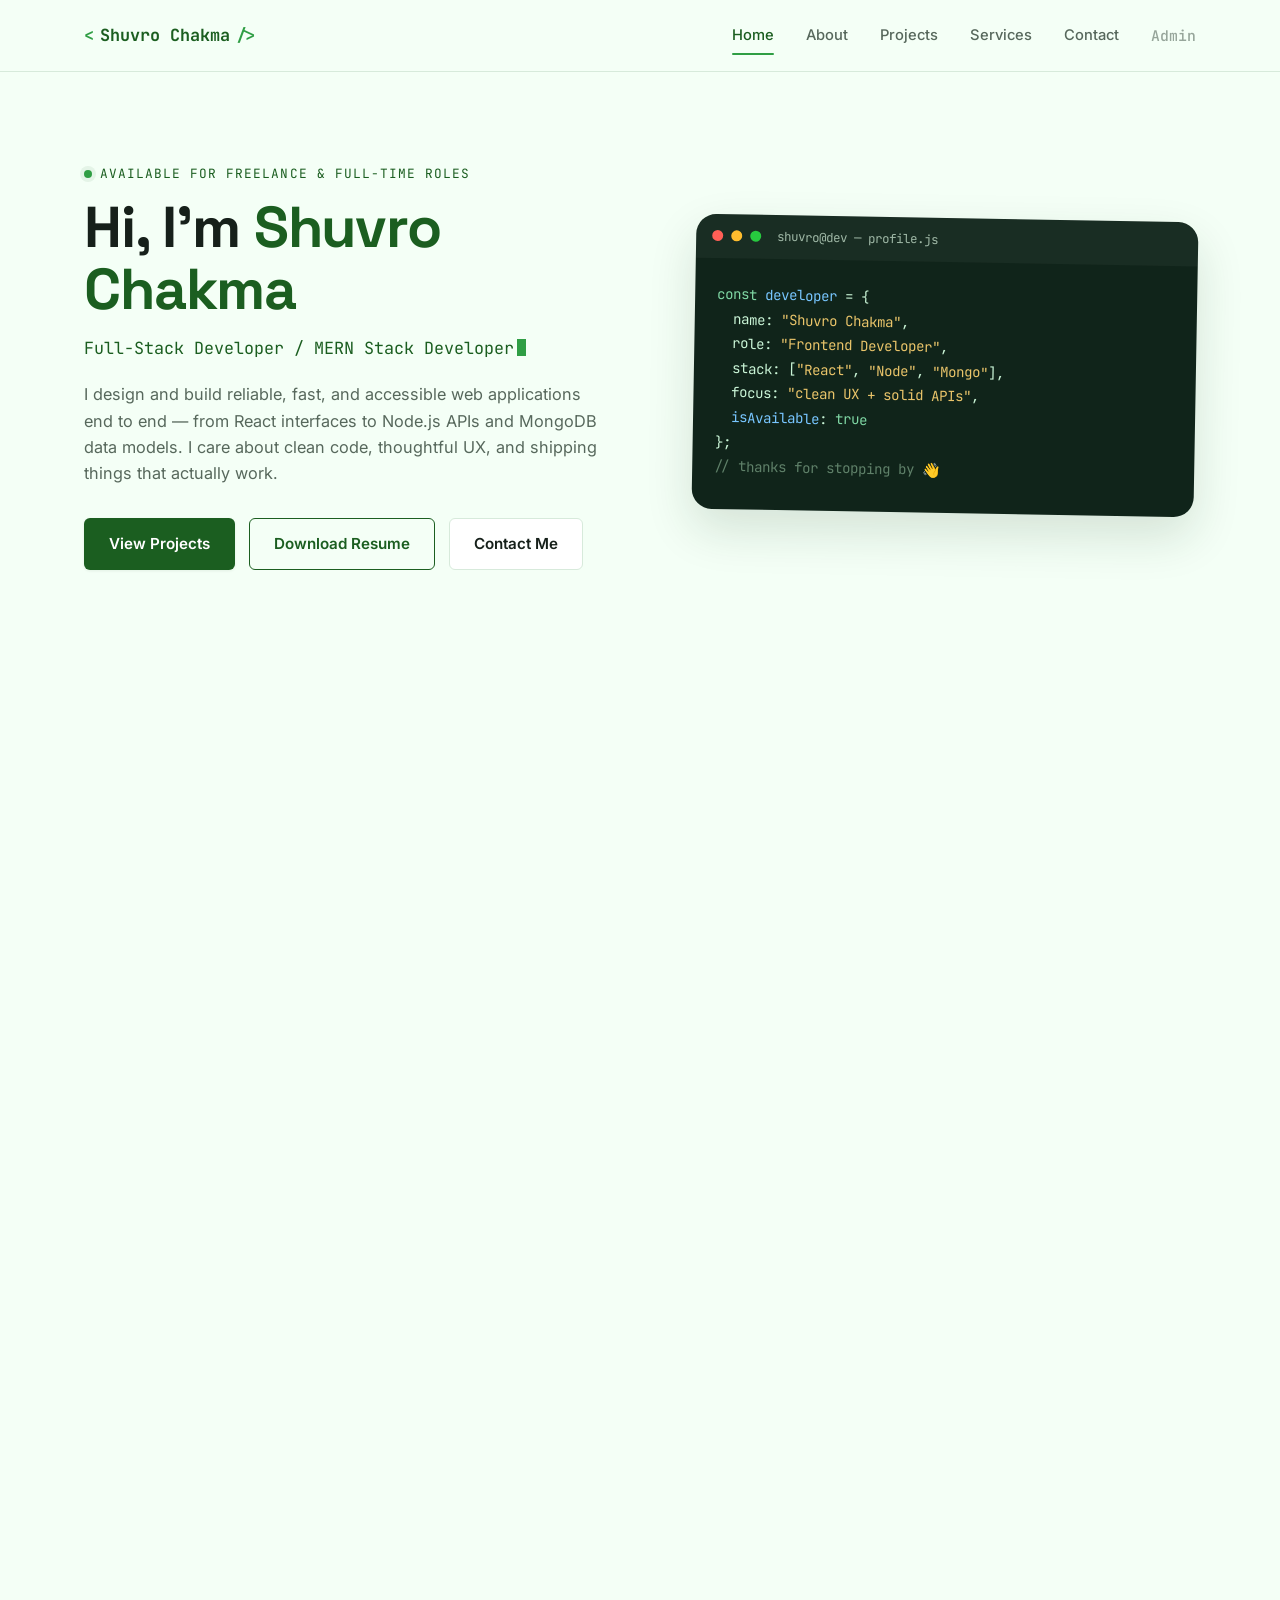
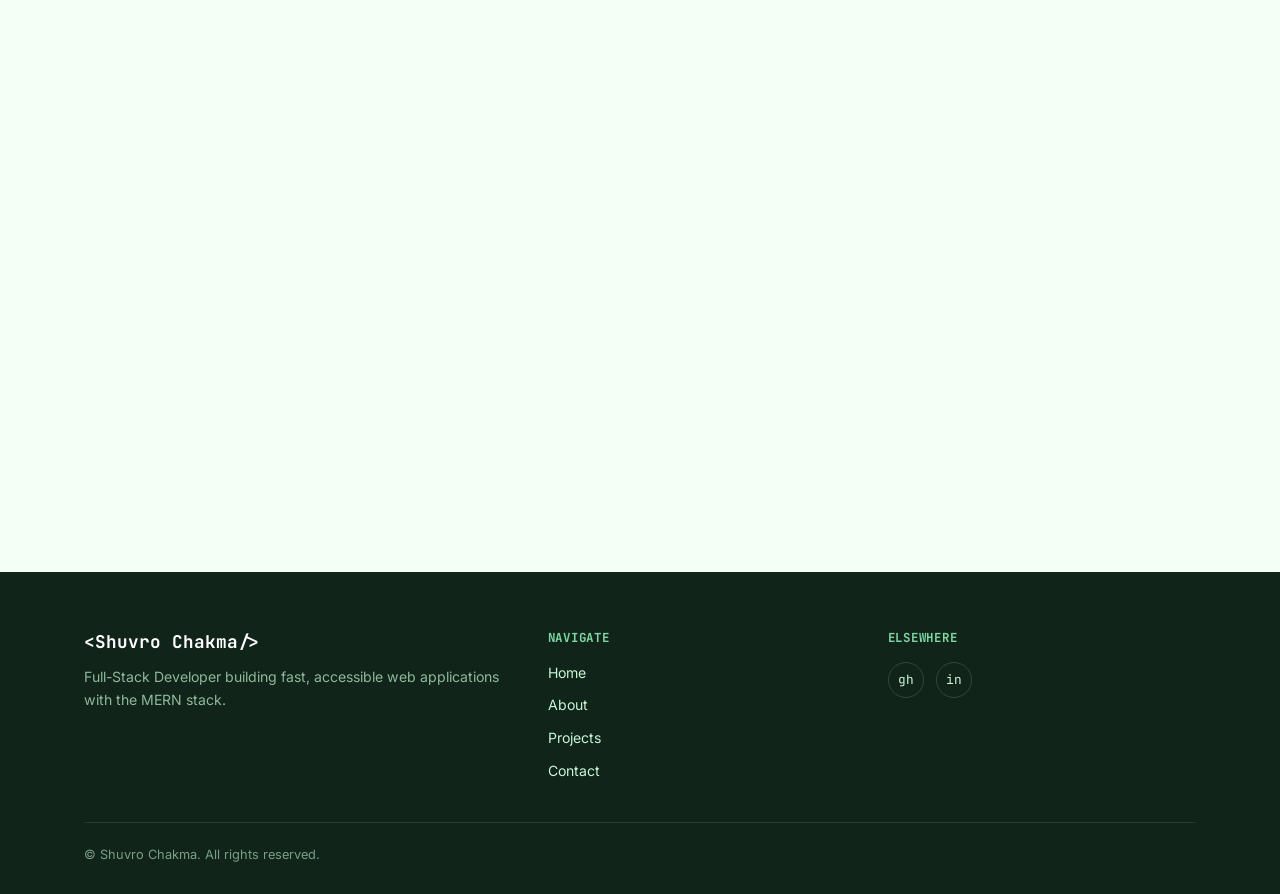
==== index.html @ e8c9e8a7 "complete portfolio" ====
<!DOCTYPE html>
<html lang="en">
<head>
<meta charset="UTF-8">
<meta name="viewport" content="width=device-width, initial-scale=1.0">
<title>Shuvro Chakma - Frontend Developer</title>
<meta name="description" content="Portfolio of Shuvro Chakma, a Full-Stack (MERN) Developer building fast, accessible web applications.">
<link rel="preconnect" href="https://fonts.googleapis.com">
<link href="https://fonts.googleapis.com/css2?family=Space+Grotesk:wght@500;600;700&family=Inter:wght@400;500;600&family=JetBrains+Mono:wght@400;500;700&display=swap" rel="stylesheet">
<link rel="stylesheet" href="css/style.css">
<link rel="stylesheet" href="css/responsive.css">
</head>
<body>

<!-- ===== Navbar ===== -->
<header class="navbar">
  <div class="container">
    <a href="index.html" class="brand"><span class="bracket">&lt;</span>Shuvro Chakma<span class="bracket">/&gt;</span></a>
    <nav class="nav-links" id="nav-links">
      <a href="index.html" aria-current="page">Home</a>
      <a href="about.html">About</a> 
      <a href="projects.html">Projects</a>
      <a href="index.html#services">Services</a> 
      <a href="index.html#contact">Contact</a>
      <a href="admin.html" class="admin-link">Admin</a>
    </nav>
    <button class="nav-toggle" aria-label="Toggle navigation menu" aria-expanded="false">
      <span></span><span></span><span></span>
    </button>
  </div>
</header>

<main>
  <!-- ===== Hero ===== -->
  <section class="hero">
    <div class="container">
      <div class="hero-copy">
        <p class="eyebrow">Available for freelance & full-time roles</p>
        <h1 class="hero-name">Hi, I'm <span class="accent-text">Shuvro Chakma</span></h1>
        <p class="hero-title">Full-Stack Developer / MERN Stack Developer<span class="cursor" aria-hidden="true"></span></p>
        <p class="hero-summary">I design and build reliable, fast, and accessible web applications end to end — from React interfaces to Node.js APIs and MongoDB data models. I care about clean code, thoughtful UX, and shipping things that actually work.</p>
        <div class="hero-cta">
          <a href="projects.html" class="btn btn-primary">View Projects</a>
          <a href="assets/resume.pdf" class="btn btn-outline" download>Download Resume</a>
          <a href="index.html#contact" class="btn btn-ghost">Contact Me</a>
        </div>
      </div>

      <div class="terminal" aria-hidden="true">
        <div class="terminal-bar">
          <span class="terminal-dot terminal-dot--r"></span>
          <span class="terminal-dot terminal-dot--y"></span>
          <span class="terminal-dot terminal-dot--g"></span>
          <span class="terminal-title">shuvro@dev — profile.js</span>
        </div>
        <div class="terminal-body">
<div class="line"><span class="tk-key">const</span> <span class="tk-fn">developer</span> <span class="tk-punc">=</span> <span class="tk-punc">{</span></div>
<div class="line">&nbsp;&nbsp;name<span class="tk-punc">:</span> <span class="tk-str">"Shuvro Chakma"</span><span class="tk-punc">,</span></div>
<div class="line">&nbsp;&nbsp;role<span class="tk-punc">:</span> <span class="tk-str">"Frontend Developer"</span><span class="tk-punc">,</span></div>
<div class="line">&nbsp;&nbsp;stack<span class="tk-punc">:</span> <span class="tk-punc">[</span><span class="tk-str">"React"</span><span class="tk-punc">,</span> <span class="tk-str">"Node"</span><span class="tk-punc">,</span> <span class="tk-str">"Mongo"</span><span class="tk-punc">]</span><span class="tk-punc">,</span></div>
<div class="line">&nbsp;&nbsp;focus<span class="tk-punc">:</span> <span class="tk-str">"clean UX + solid APIs"</span><span class="tk-punc">,</span></div>
<div class="line">&nbsp;&nbsp;<span class="tk-fn">isAvailable</span><span class="tk-punc">:</span> <span class="tk-key">true</span></div>
<div class="line"><span class="tk-punc">}</span><span class="tk-punc">;</span></div>
<div class="line tk-cmt">// thanks for stopping by 👋</div>
        </div>
      </div>
    </div>
  </section>

  <!-- ===== About preview ===== -->
  <section class="section section--alt reveal">
    <div class="container">
      <p class="eyebrow">About</p>
      <h2 class="section-title">A developer who enjoys the whole stack</h2>
      <p class="section-sub">I've spent the last few years building web applications from the database up — comfortable moving between a React component and an Express route in the same afternoon. <a href="about.html" style="color: var(--accent-dark); font-weight: 600; text-decoration: underline;">Read the full story →</a></p>
    </div>
  </section>

  <!-- ===== Skills ===== -->
  <section class="section reveal" id="skills">
    <div class="container">
      <p class="eyebrow">Skills</p>
      <h2 class="section-title">Tools I reach for daily</h2>
      <p class="section-sub">A categorized snapshot of the frontend, backend, and tooling I use to ship production-ready applications.</p>

      <h3 class="skills-category-label">Frontend</h3>
      <div class="skills-grid">
        <div class="skill-card"><div class="skill-card-top"><span class="skill-icon">H5</span><span class="skill-name">HTML5</span></div><div class="skill-bar-track"><div class="skill-bar-fill" style="width:95%"></div></div><div class="skill-level">95%</div></div>
        <div class="skill-card"><div class="skill-card-top"><span class="skill-icon">C3</span><span class="skill-name">CSS3</span></div><div class="skill-bar-track"><div class="skill-bar-fill" style="width:92%"></div></div><div class="skill-level">92%</div></div>
        <div class="skill-card"><div class="skill-card-top"><span class="skill-icon">JS</span><span class="skill-name">JavaScript (ES6+)</span></div><div class="skill-bar-track"><div class="skill-bar-fill" style="width:90%"></div></div><div class="skill-level">90%</div></div>
        <div class="skill-card"><div class="skill-card-top"><span class="skill-icon">R</span><span class="skill-name">React.js</span></div><div class="skill-bar-track"><div class="skill-bar-fill" style="width:88%"></div></div><div class="skill-level">88%</div></div>
        <div class="skill-card"><div class="skill-card-top"><span class="skill-icon">TW</span><span class="skill-name">Tailwind CSS</span></div><div class="skill-bar-track"><div class="skill-bar-fill" style="width:85%"></div></div><div class="skill-level">85%</div></div>
        <div class="skill-card"><div class="skill-card-top"><span class="skill-icon">BS</span><span class="skill-name">Bootstrap</span></div><div class="skill-bar-track"><div class="skill-bar-fill" style="width:80%"></div></div><div class="skill-level">80%</div></div>
        <div class="skill-card"><div class="skill-card-top"><span class="skill-icon">RD</span><span class="skill-name">Responsive Design</span></div><div class="skill-bar-track"><div class="skill-bar-fill" style="width:93%"></div></div><div class="skill-level">93%</div></div>
        <div class="skill-card"><div class="skill-card-top"><span class="skill-icon">TS</span><span class="skill-name">TypeScript (basics)</span></div><div class="skill-bar-track"><div class="skill-bar-fill" style="width:65%"></div></div><div class="skill-level">65%</div></div>
      </div>

      <h3 class="skills-category-label">Backend</h3>
      <div class="skills-grid">
        <div class="skill-card"><div class="skill-card-top"><span class="skill-icon">N</span><span class="skill-name">Node.js</span></div><div class="skill-bar-track"><div class="skill-bar-fill" style="width:88%"></div></div><div class="skill-level">88%</div></div>
        <div class="skill-card"><div class="skill-card-top"><span class="skill-icon">Ex</span><span class="skill-name">Express.js</span></div><div class="skill-bar-track"><div class="skill-bar-fill" style="width:87%"></div></div><div class="skill-level">87%</div></div>
        <div class="skill-card"><div class="skill-card-top"><span class="skill-icon">API</span><span class="skill-name">REST APIs</span></div><div class="skill-bar-track"><div class="skill-bar-fill" style="width:90%"></div></div><div class="skill-level">90%</div></div>
        <div class="skill-card"><div class="skill-card-top"><span class="skill-icon">JWT</span><span class="skill-name">JWT Authentication</span></div><div class="skill-bar-track"><div class="skill-bar-fill" style="width:82%"></div></div><div class="skill-level">82%</div></div>
        <div class="skill-card"><div class="skill-card-top"><span class="skill-icon">Mo</span><span class="skill-name">MongoDB</span></div><div class="skill-bar-track"><div class="skill-bar-fill" style="width:85%"></div></div><div class="skill-level">85%</div></div>
        <div class="skill-card"><div class="skill-card-top"><span class="skill-icon">Ms</span><span class="skill-name">Mongoose</span></div><div class="skill-bar-track"><div class="skill-bar-fill" style="width:83%"></div></div><div class="skill-level">83%</div></div>
        <div class="skill-card"><div class="skill-card-top"><span class="skill-icon">FU</span><span class="skill-name">File Upload Systems</span></div><div class="skill-bar-track"><div class="skill-bar-fill" style="width:75%"></div></div><div class="skill-level">75%</div></div>
        <div class="skill-card"><div class="skill-card-top"><span class="skill-icon">MVC</span><span class="skill-name">MVC Architecture</span></div><div class="skill-bar-track"><div class="skill-bar-fill" style="width:86%"></div></div><div class="skill-level">86%</div></div>
      </div>

      <h3 class="skills-category-label">Tools & Technologies</h3>
      <div class="skills-grid">
        <div class="skill-card"><div class="skill-card-top"><span class="skill-icon">Git</span><span class="skill-name">Git</span></div><div class="skill-bar-track"><div class="skill-bar-fill" style="width:90%"></div></div><div class="skill-level">90%</div></div>
        <div class="skill-card"><div class="skill-card-top"><span class="skill-icon">GH</span><span class="skill-name">GitHub</span></div><div class="skill-bar-track"><div class="skill-bar-fill" style="width:90%"></div></div><div class="skill-level">90%</div></div>
        <div class="skill-card"><div class="skill-card-top"><span class="skill-icon">Pm</span><span class="skill-name">Postman</span></div><div class="skill-bar-track"><div class="skill-bar-fill" style="width:85%"></div></div><div class="skill-level">85%</div></div>
        <div class="skill-card"><div class="skill-card-top"><span class="skill-icon">VS</span><span class="skill-name">VS Code</span></div><div class="skill-bar-track"><div class="skill-bar-fill" style="width:95%"></div></div><div class="skill-level">95%</div></div>
        <div class="skill-card"><div class="skill-card-top"><span class="skill-icon">npm</span><span class="skill-name">npm</span></div><div class="skill-bar-track"><div class="skill-bar-fill" style="width:88%"></div></div><div class="skill-level">88%</div></div>
        <div class="skill-card"><div class="skill-card-top"><span class="skill-icon">Vt</span><span class="skill-name">Vite</span></div><div class="skill-bar-track"><div class="skill-bar-fill" style="width:80%"></div></div><div class="skill-level">80%</div></div>
        <div class="skill-card"><div class="skill-card-top"><span class="skill-icon">Fg</span><span class="skill-name">Figma</span></div><div class="skill-bar-track"><div class="skill-bar-fill" style="width:70%"></div></div><div class="skill-level">70%</div></div>
        <div class="skill-card"><div class="skill-card-top"><span class="skill-icon">Wp</span><span class="skill-name">WordPress</span></div><div class="skill-bar-track"><div class="skill-bar-fill" style="width:72%"></div></div><div class="skill-level">72%</div></div>
        <div class="skill-card"><div class="skill-card-top"><span class="skill-icon">El</span><span class="skill-name">Elementor</span></div><div class="skill-bar-track"><div class="skill-bar-fill" style="width:68%"></div></div><div class="skill-level">68%</div></div>
      </div>
    </div>
  </section>

  <!-- ===== Featured Projects ===== -->
  <section class="section section--alt reveal">
    <div class="container">
      <p class="eyebrow">Selected work</p>
      <h2 class="section-title">Featured projects</h2>
      <p class="section-sub">A few recent builds. Head to the full projects page to filter by category and see complete case studies.</p>
      <div class="projects-grid" data-featured-grid></div>
      <div style="margin-top: 32px; text-align:center;">
        <a href="projects.html" class="btn btn-outline">See all projects</a>
      </div>
    </div>
  </section>

  <!-- ===== Services ===== -->
  <section class="section reveal" id="services">
    <div class="container">
      <p class="eyebrow">Services</p>
      <h2 class="section-title">What I can help you build</h2>
      <p class="section-sub">From a single landing page to a full application with an authenticated backend.</p>
      <div class="services-grid">
        <div class="service-card"><div class="service-icon">FE</div><h3>Frontend Development</h3><p>Responsive, accessible interfaces built with modern HTML, CSS, and React.</p></div>
        <div class="service-card"><div class="service-icon">BE</div><h3>Backend Development</h3><p>Node.js and Express APIs with clean architecture and solid validation.</p></div>
        <div class="service-card"><div class="service-icon">FS</div><h3>Full-Stack Web Apps</h3><p>End-to-end applications from database schema to deployed UI.</p></div>
        <div class="service-card"><div class="service-icon">WP</div><h3>WordPress Development</h3><p>Custom themes and Elementor builds for content-driven sites.</p></div>
        <div class="service-card"><div class="service-icon">API</div><h3>API Integration</h3><p>Connecting third-party services and REST APIs into your product.</p></div>
        <div class="service-card"><div class="service-icon">RD</div><h3>Responsive Website Design</h3><p>Pixel-considered layouts that hold up from mobile to widescreen.</p></div>
      </div>
    </div>
  </section>

  <!-- ===== Testimonials ===== -->
  <section class="section section--alt reveal">
    <div class="container">
      <p class="eyebrow">Testimonials</p>
      <h2 class="section-title">What people say</h2>
      <p class="section-sub">Feedback from clients I've worked with.</p>
      <div class="testimonials-grid">
        <div class="testimonial-card">
          <p class="testimonial-quote">Shuvro built our jewelry storefront and admin dashboard exactly the way we needed it — smooth to use for customers and simple for our team to manage day to day.</p>
          <div class="testimonial-person"><span class="testimonial-avatar">SI</span><div><div class="testimonial-name">Md. Shawkot Iqbal</div><div class="testimonial-role">Founder, Nazumeah Jewellers</div></div></div>
        </div>
        <div class="testimonial-card">
          <p class="testimonial-quote">The landing page Shuvro delivered captured exactly what we wanted to say about our business, and it looks great on every device.</p>
          <div class="testimonial-person"><span class="testimonial-avatar">TR</span><div><div class="testimonial-name">Md. Tanvir Rubayet</div><div class="testimonial-role">Strategy Incharge, Core Dhaka</div></div></div>
        </div>
        <div class="testimonial-card">
          <p class="testimonial-quote">Professional, responsive, and easy to work with — our new landing page has made a real difference in how prospects see our brand.</p>
          <div class="testimonial-person"><span class="testimonial-avatar">NT</span><div><div class="testimonial-name">Founder</div><div class="testimonial-role">Northstar Trading BD</div></div></div>
        </div>
      </div>
    </div>
  </section>

  <!-- ===== Contact ===== -->
  <section class="section reveal" id="contact">
    <div class="container">
      <p class="eyebrow">Contact</p>
      <h2 class="section-title">Let's build something together</h2>
      <p class="section-sub">Have a project in mind, or just want to say hello? Reach out below.</p>

      <div class="contact-grid">
        <div>
          <div class="contact-info-list">
            <div class="contact-info-item"><span class="contact-info-icon">@</span><div><div class="contact-info-label">Email</div><div class="contact-info-value">shubrachakma101@gmail.com</div></div></div>
            <div class="contact-info-item"><span class="contact-info-icon">#</span><div><div class="contact-info-label">Phone</div><div class="contact-info-value">+880 1794213557</div></div></div>
            <div class="contact-info-item"><span class="contact-info-icon">in</span><div><div class="contact-info-label">LinkedIn</div><div class="contact-info-value">linkedin.com/in/shuvro-chakma-394086244</div></div></div>
            <div class="contact-info-item"><span class="contact-info-icon">gh</span><div><div class="contact-info-label">GitHub</div><div class="contact-info-value">github.com/ShuvroChakma</div></div></div>
            <div class="contact-info-item"><span class="contact-info-icon">loc</span><div><div class="contact-info-label">Location</div><div class="contact-info-value">Dhaka, Bangladesh</div></div></div>
          </div>
        </div>

       
        <form class="contact-form" id="contact-form" action="https://formspree.io/f/xvzjvzrp" method="POST" novalidate>
          <div class="form-success" id="contact-success"></div>
          <div class="form-row">
            <label for="name">Name</label>
            <input type="text" id="name" name="name" placeholder="Your name">
            <span class="form-error" data-error-for="name"></span>
          </div>
          <div class="form-row">
            <label for="email">Email</label>
            <input type="email" id="email" name="email" placeholder="you@example.com">
            <span class="form-error" data-error-for="email"></span>
          </div>
          <div class="form-row">
            <label for="message">Message</label>
            <textarea id="message" name="message" placeholder="Tell me a bit about your project..."></textarea>
            <span class="form-error" data-error-for="message"></span>
          </div>
          <button type="submit" class="btn btn-primary">Send Message</button>
        </form>
      </div>
    </div>
  </section>
</main>

<!-- ===== Footer ===== -->
<footer class="footer">
  <div class="container">
    <div class="footer-grid">
      <div>
        <div class="footer-brand">&lt;Shuvro Chakma/&gt;</div>
        <p>Full-Stack Developer building fast, accessible web applications with the MERN stack.</p>
      </div>
      <div>
        <h4>Navigate</h4>
        <div class="footer-links">
          <a href="index.html">Home</a>
          <a href="about.html">About</a>
          <a href="projects.html">Projects</a>
          <a href="index.html#contact">Contact</a>
        </div>
      </div>
      <div>
        <h4>Elsewhere</h4>
        <div class="footer-social">
          <a href="https://github.com/ShuvroChakma" aria-label="GitHub">gh</a>
          <a href="https://www.linkedin.com/in/shuvro-chakma-394086244" aria-label="LinkedIn">in</a>
        </div>
      </div>
    </div>
    <div class="footer-bottom">
      <span>© <span data-year></span> Shuvro Chakma. All rights reserved.</span>
    </div>
  </div>
</footer>

<button class="back-to-top" aria-label="Back to top">↑</button>

<!-- Project detail modal (shared markup, used by projects.js) -->
<div class="modal-overlay" id="project-modal" aria-hidden="true">
  <div class="modal">
    <div class="modal-wrap">
      <button class="modal-close" data-modal-close aria-label="Close">×</button>
      <div class="modal-banner" data-modal-banner></div>
      <div class="modal-body">
        <span class="project-tag" data-modal-tag></span>
        <h3 class="project-title" style="margin-top:10px;" data-modal-title></h3>
        <p class="project-summary" data-modal-desc></p>
        <div class="project-tech" data-modal-tech></div>
        <div class="modal-section"><h4>Key features</h4><ul data-modal-features></ul></div>
        <div class="modal-section"><h4>Challenges</h4><p data-modal-challenges></p></div>
        <div class="modal-section"><h4>Solutions</h4><p data-modal-solutions></p></div>
        <div class="project-actions" style="margin-top:22px;">
          <a class="btn btn-outline" data-modal-live target="_blank" rel="noopener">Live Demo</a>
          <a class="btn btn-ghost" data-modal-repo target="_blank" rel="noopener">GitHub Repo</a>
        </div>
      </div>
    </div>
  </div>
</div>

<script src="js/projects.js"></script>
<script src="js/app.js"></script>
</body>
</html>
---- css/style.css ----
/* ============================================
   PORTFOLIO STYLESHEET
   Theme: Developer / Terminal-inspired, green & white
   ============================================ */

/* ---- Design tokens ---- */
:root {
  --bg: #F4FFF6;
  --bg-alt: #E8F5E9;
  --surface: #FFFFFF;
  --border: #D7EADB;
  --text: #16201A;
  --text-muted: #57685C;
  --accent: #2F9E44;
  --accent-dark: #1B5E20;
  --accent-light: #E4F4E7;
  --accent-soft: #CFEAD6;
  --code-bg: #10241A;
  --code-text: #C9F4D6;
  --radius-sm: 6px;
  --radius-md: 12px;
  --radius-lg: 20px;
  --shadow-sm: 0 1px 3px rgba(20, 60, 30, 0.08);
  --shadow-md: 0 8px 24px rgba(20, 60, 30, 0.10);
  --shadow-lg: 0 20px 48px rgba(20, 60, 30, 0.14);
  --font-display: 'Space Grotesk', 'Segoe UI', sans-serif;
  --font-body: 'Inter', 'Segoe UI', sans-serif;
  --font-mono: 'JetBrains Mono', 'Courier New', monospace;
  --max-width: 1160px;
  --nav-height: 72px;
}

/* ---- Reset ---- */
* { margin: 0; padding: 0; box-sizing: border-box; }

html {
  scroll-behavior: smooth;
  font-size: 100%;
}

@media (prefers-reduced-motion: reduce) {
  html { scroll-behavior: auto; }
  *, *::before, *::after {
    animation-duration: 0.01ms !important;
    animation-iteration-count: 1 !important;
    transition-duration: 0.01ms !important;
  }
}

body {
  font-family: var(--font-body);
  color: var(--text);
  background: var(--bg);
  line-height: 1.6;
  -webkit-font-smoothing: antialiased;
}

img { max-width: 100%; display: block; }
a { color: inherit; text-decoration: none; }
ul { list-style: none; }
button { font-family: inherit; cursor: pointer; }
input, textarea, select { font-family: inherit; }

:focus-visible {
  outline: 2px solid var(--accent-dark);
  outline-offset: 3px;
}

.container {
  max-width: var(--max-width);
  margin: 0 auto;
  padding: 0 24px;
}

.eyebrow {
  font-family: var(--font-mono);
  font-size: 0.8rem;
  letter-spacing: 0.08em;
  text-transform: uppercase;
  color: var(--accent-dark);
  display: inline-flex;
  align-items: center;
  gap: 8px;
  margin-bottom: 12px;
}
.eyebrow::before {
  content: "";
  width: 8px;
  height: 8px;
  border-radius: 50%;
  background: var(--accent);
  box-shadow: 0 0 0 4px var(--accent-light);
}

.section-title {
  font-family: var(--font-display);
  font-size: clamp(1.8rem, 3vw, 2.4rem);
  font-weight: 600;
  letter-spacing: -0.01em;
  margin-bottom: 12px;
}

.section-sub {
  color: var(--text-muted);
  max-width: 60ch;
  margin-bottom: 40px;
}

.section {
  padding: 96px 0;
}
.section--alt { background: var(--bg-alt); }

/* ---- Buttons ---- */
.btn {
  display: inline-flex;
  align-items: center;
  gap: 8px;
  padding: 13px 24px;
  border-radius: var(--radius-sm);
  font-weight: 600;
  font-size: 0.95rem;
  border: 1px solid transparent;
  transition: transform 0.15s ease, box-shadow 0.15s ease, background 0.15s ease;
}
.btn:hover { transform: translateY(-2px); }
.btn-primary {
  background: var(--accent-dark);
  color: #fff;
  box-shadow: var(--shadow-sm);
}
.btn-primary:hover { background: #164a1a; box-shadow: var(--shadow-md); }
.btn-outline {
  background: transparent;
  color: var(--accent-dark);
  border-color: var(--accent-dark);
}
.btn-outline:hover { background: var(--accent-light); }
.btn-ghost {
  background: var(--surface);
  color: var(--text);
  border-color: var(--border);
}
.btn-ghost:hover { border-color: var(--accent); color: var(--accent-dark); }
.btn-sm { padding: 8px 14px; font-size: 0.82rem; }
.btn-danger { background: #C0392B; color: #fff; }
.btn-danger:hover { background: #a5301f; }

/* ---- Navbar ---- */
.navbar {
  position: sticky;
  top: 0;
  z-index: 100;
  height: var(--nav-height);
  display: flex;
  align-items: center;
  background: rgba(244, 255, 246, 0.85);
  backdrop-filter: blur(10px);
  border-bottom: 1px solid var(--border);
}
.navbar .container {
  display: flex;
  align-items: center;
  justify-content: space-between;
  width: 100%;
}
.brand {
  font-family: var(--font-mono);
  font-weight: 700;
  font-size: 1.05rem;
  color: var(--accent-dark);
  display: flex;
  align-items: center;
  gap: 6px;
}
.brand .bracket { color: var(--accent); }

.nav-links {
  display: flex;
  gap: 32px;
  align-items: center;
}
.nav-links a {
  font-size: 0.92rem;
  font-weight: 500;
  color: var(--text-muted);
  position: relative;
  padding: 4px 0;
  transition: color 0.15s ease;
}
.nav-links a:hover,
.nav-links a[aria-current="page"] { color: var(--accent-dark); }
.nav-links a[aria-current="page"]::after {
  content: "";
  position: absolute;
  left: 0; right: 0; bottom: -4px;
  height: 2px;
  background: var(--accent);
  border-radius: 2px;
}

.nav-toggle {
  display: none;
  flex-direction: column;
  gap: 5px;
  background: none;
  border: none;
  padding: 8px;
}
.nav-toggle span {
  width: 22px;
  height: 2px;
  background: var(--text);
  border-radius: 2px;
}

/* ---- Hero ---- */
.hero {
  padding: 88px 0 96px;
  overflow: hidden;
}
.hero .container {
  display: grid;
  grid-template-columns: 1.05fr 0.95fr;
  gap: 56px;
  align-items: center;
}
.hero-name {
  font-family: var(--font-display);
  font-size: clamp(2.4rem, 5vw, 3.6rem);
  font-weight: 700;
  line-height: 1.08;
  letter-spacing: -0.02em;
  margin-bottom: 14px;
}
.hero-name .accent-text { color: var(--accent-dark); }
.hero-title {
  font-family: var(--font-mono);
  font-size: 1.05rem;
  color: var(--accent-dark);
  margin-bottom: 20px;
}
.hero-title .cursor {
  display: inline-block;
  width: 9px;
  height: 1.05em;
  background: var(--accent);
  margin-left: 3px;
  animation: blink 1s steps(1) infinite;
  vertical-align: -0.15em;
}
@keyframes blink { 50% { opacity: 0; } }

.hero-summary {
  color: var(--text-muted);
  max-width: 52ch;
  margin-bottom: 32px;
  font-size: 1.02rem;
}
.hero-cta {
  display: flex;
  flex-wrap: wrap;
  gap: 14px;
}

/* Terminal signature panel */
.terminal {
  background: var(--code-bg);
  border-radius: var(--radius-lg);
  box-shadow: var(--shadow-lg);
  overflow: hidden;
  transform: rotate(1deg);
  transition: transform 0.4s ease;
}
.terminal:hover { transform: rotate(0deg); }
.terminal-bar {
  display: flex;
  align-items: center;
  gap: 8px;
  padding: 12px 16px;
  background: rgba(255,255,255,0.04);
}
.terminal-dot {
  width: 11px; height: 11px; border-radius: 50%;
}
.terminal-dot--r { background: #FF5F56; }
.terminal-dot--y { background: #FFBD2E; }
.terminal-dot--g { background: #27C93F; }
.terminal-title {
  margin-left: 8px;
  font-family: var(--font-mono);
  font-size: 0.78rem;
  color: #9FB8A6;
}
.terminal-body {
  padding: 24px 22px 30px;
  font-family: var(--font-mono);
  font-size: 0.88rem;
  line-height: 1.75;
  color: var(--code-text);
}
.terminal-body .line { white-space: pre-wrap; }
.tk-key { color: #7FD7A4; }
.tk-str { color: #E9C46A; }
.tk-fn { color: #78C6FF; }
.tk-cmt { color: #5F8069; }
.tk-punc { color: #C9F4D6; }

/* ---- About ---- */
.about-grid {
  display: grid;
  grid-template-columns: 300px 1fr;
  gap: 56px;
  align-items: start;
}
.photo-frame {
  position: relative;
  width: 100%;
  aspect-ratio: 1 / 1;
  border-radius: var(--radius-lg);
  overflow: hidden;
  background: var(--accent-light);
  border: 1px solid var(--border);
  box-shadow: var(--shadow-md);
}
.photo-frame img {
  width: 100%; height: 100%; object-fit: cover;
}
.photo-frame .photo-placeholder {
  width: 100%; height: 100%;
  display: flex; align-items: center; justify-content: center;
  flex-direction: column;
  gap: 10px;
  color: var(--accent-dark);
  font-family: var(--font-mono);
  font-size: 0.85rem;
  text-align: center;
  padding: 20px;
}

.about-block { margin-bottom: 36px; }
.about-block:last-child { margin-bottom: 0; }
.about-block h3 {
  font-family: var(--font-display);
  font-size: 1.25rem;
  margin-bottom: 14px;
}
.about-block p { color: var(--text-muted); margin-bottom: 10px; }

.timeline {
  border-left: 2px solid var(--accent-soft);
  padding-left: 24px;
  display: flex;
  flex-direction: column;
  gap: 26px;
}
.timeline-item { position: relative; }
.timeline-item::before {
  content: "";
  position: absolute;
  left: -30px;
  top: 4px;
  width: 12px; height: 12px;
  border-radius: 50%;
  background: var(--accent);
  border: 3px solid var(--bg);
  box-shadow: 0 0 0 2px var(--accent-soft);
}
.timeline-date {
  font-family: var(--font-mono);
  font-size: 0.78rem;
  color: var(--accent-dark);
}
.timeline-role { font-weight: 600; margin: 2px 0 4px; }
.timeline-org { color: var(--text-muted); font-size: 0.92rem; margin-bottom: 6px; }
.timeline-item ul { margin-top: 6px; padding-left: 18px; list-style: disc; color: var(--text-muted); font-size: 0.92rem; }
.timeline-item li { margin-bottom: 4px; }

.strengths-grid {
  display: grid;
  grid-template-columns: repeat(auto-fit, minmax(160px, 1fr));
  gap: 14px;
}
.strength-card {
  background: var(--surface);
  border: 1px solid var(--border);
  border-radius: var(--radius-md);
  padding: 18px;
}
.strength-card h4 { font-size: 0.95rem; margin-bottom: 6px; }
.strength-card p { font-size: 0.85rem; margin: 0; }

/* ---- Skills ---- */
.skills-tabs {
  display: flex;
  gap: 10px;
  margin-bottom: 32px;
  flex-wrap: wrap;
}
.skills-grid {
  display: grid;
  grid-template-columns: repeat(auto-fill, minmax(230px, 1fr));
  gap: 18px;
}
.skill-card {
  background: var(--surface);
  border: 1px solid var(--border);
  border-radius: var(--radius-md);
  padding: 18px 20px;
  transition: transform 0.15s ease, box-shadow 0.15s ease, border-color 0.15s ease;
}
.skill-card:hover {
  transform: translateY(-3px);
  box-shadow: var(--shadow-md);
  border-color: var(--accent-soft);
}
.skill-card-top {
  display: flex;
  align-items: center;
  gap: 12px;
  margin-bottom: 12px;
}
.skill-icon {
  width: 36px; height: 36px;
  border-radius: 8px;
  background: var(--accent-light);
  display: flex; align-items: center; justify-content: center;
  font-family: var(--font-mono);
  font-weight: 700;
  color: var(--accent-dark);
  font-size: 0.85rem;
  flex-shrink: 0;
}
.skill-name { font-weight: 600; font-size: 0.95rem; }
.skill-bar-track {
  height: 6px;
  border-radius: 4px;
  background: var(--accent-light);
  overflow: hidden;
}
.skill-bar-fill {
  height: 100%;
  background: linear-gradient(90deg, var(--accent), var(--accent-dark));
  border-radius: 4px;
}
.skill-level {
  font-family: var(--font-mono);
  font-size: 0.72rem;
  color: var(--text-muted);
  margin-top: 6px;
  text-align: right;
}
.skills-category-label {
  font-family: var(--font-mono);
  font-size: 0.85rem;
  color: var(--accent-dark);
  margin: 40px 0 16px;
  text-transform: uppercase;
  letter-spacing: 0.06em;
}
.skills-category-label:first-of-type { margin-top: 0; }

/* ---- Projects ---- */
.filter-bar {
  display: flex;
  gap: 10px;
  flex-wrap: wrap;
  margin-bottom: 36px;
}
.filter-btn {
  background: var(--surface);
  border: 1px solid var(--border);
  border-radius: 999px;
  padding: 9px 18px;
  font-size: 0.85rem;
  font-weight: 500;
  color: var(--text-muted);
  transition: all 0.15s ease;
}
.filter-btn:hover { border-color: var(--accent); color: var(--accent-dark); }
.filter-btn.active {
  background: var(--accent-dark);
  color: #fff;
  border-color: var(--accent-dark);
}

.projects-grid {
  display: grid;
  grid-template-columns: repeat(auto-fill, minmax(320px, 1fr));
  gap: 26px;
}
.project-card {
  background: var(--surface);
  border: 1px solid var(--border);
  border-radius: var(--radius-md);
  overflow: hidden;
  display: flex;
  flex-direction: column;
  transition: transform 0.18s ease, box-shadow 0.18s ease;
}
.project-card:hover {
  transform: translateY(-4px);
  box-shadow: var(--shadow-lg);
}
.project-banner {
  width: 100%;
  aspect-ratio: 16/10;
  background: var(--accent-light);
  display: flex; align-items: center; justify-content: center;
  color: var(--accent-dark);
  font-family: var(--font-mono);
  font-size: 0.8rem;
  overflow: hidden;
}
.project-banner img { width: 100%; height: 100%; object-fit: cover; }
.project-body { padding: 20px; display: flex; flex-direction: column; gap: 10px; flex: 1; }
.project-tag {
  align-self: flex-start;
  font-family: var(--font-mono);
  font-size: 0.7rem;
  text-transform: uppercase;
  letter-spacing: 0.05em;
  padding: 4px 10px;
  border-radius: 999px;
  background: var(--accent-light);
  color: var(--accent-dark);
}
.project-title { font-family: var(--font-display); font-size: 1.15rem; font-weight: 600; }
.project-summary { color: var(--text-muted); font-size: 0.9rem; flex: 1; }
.project-tech {
  display: flex; flex-wrap: wrap; gap: 6px;
}
.tech-chip {
  font-family: var(--font-mono);
  font-size: 0.7rem;
  background: var(--bg-alt);
  border: 1px solid var(--border);
  padding: 3px 9px;
  border-radius: 6px;
  color: var(--text-muted);
}
.project-actions {
  display: flex; gap: 10px; margin-top: 6px;
}
.project-actions .btn { flex: 1; justify-content: center; }
.project-more {
  font-size: 0.82rem;
  color: var(--accent-dark);
  font-weight: 600;
  text-align: left;
}
.project-more:hover { text-decoration: underline; }

.empty-state {
  text-align: center;
  padding: 60px 20px;
  color: var(--text-muted);
  font-family: var(--font-mono);
  font-size: 0.9rem;
  border: 1px dashed var(--border);
  border-radius: var(--radius-md);
  grid-column: 1 / -1;
}

/* Project detail modal */
.modal-overlay {
  position: fixed; inset: 0;
  background: rgba(16, 36, 26, 0.55);
  display: none;
  align-items: flex-start;
  justify-content: center;
  padding: 60px 20px;
  overflow-y: auto;
  z-index: 200;
}
.modal-overlay.open { display: flex; }
.modal {
  background: var(--surface);
  border-radius: var(--radius-lg);
  max-width: 680px;
  width: 100%;
  box-shadow: var(--shadow-lg);
  overflow: hidden;
}
.modal-banner {
  width: 100%; aspect-ratio: 16/9;
  background: var(--accent-light);
  overflow: hidden;
}
.modal-banner img { width: 100%; height: 100%; object-fit: cover; }
.modal-body { padding: 30px 32px 36px; }
.modal-close {
  position: absolute;
  top: 16px; right: 16px;
  background: rgba(255,255,255,0.9);
  border: 1px solid var(--border);
  border-radius: 50%;
  width: 34px; height: 34px;
  font-size: 1.1rem;
  line-height: 1;
}
.modal-wrap { position: relative; }
.modal-section { margin-top: 18px; }
.modal-section h4 {
  font-family: var(--font-mono);
  font-size: 0.78rem;
  text-transform: uppercase;
  letter-spacing: 0.06em;
  color: var(--accent-dark);
  margin-bottom: 8px;
}
.modal-section ul { padding-left: 18px; list-style: disc; color: var(--text-muted); font-size: 0.92rem; }
.modal-section li { margin-bottom: 4px; }
.modal-section p { color: var(--text-muted); font-size: 0.92rem; }

/* ---- Services ---- */
.services-grid {
  display: grid;
  grid-template-columns: repeat(auto-fit, minmax(240px, 1fr));
  gap: 20px;
}
.service-card {
  background: var(--surface);
  border: 1px solid var(--border);
  border-radius: var(--radius-md);
  padding: 26px;
  transition: box-shadow 0.15s ease, transform 0.15s ease;
}
.service-card:hover { box-shadow: var(--shadow-md); transform: translateY(-3px); }
.service-icon {
  width: 42px; height: 42px;
  border-radius: 10px;
  background: var(--accent-light);
  color: var(--accent-dark);
  display: flex; align-items: center; justify-content: center;
  font-family: var(--font-mono);
  font-weight: 700;
  margin-bottom: 16px;
}
.service-card h3 { font-size: 1.05rem; margin-bottom: 8px; }
.service-card p { color: var(--text-muted); font-size: 0.9rem; }

/* ---- Testimonials ---- */
.testimonials-grid {
  display: grid;
  grid-template-columns: repeat(auto-fit, minmax(280px, 1fr));
  gap: 20px;
}
.testimonial-card {
  background: var(--surface);
  border: 1px solid var(--border);
  border-radius: var(--radius-md);
  padding: 24px;
}
.testimonial-quote { font-size: 0.95rem; color: var(--text); margin-bottom: 16px; }
.testimonial-quote::before { content: "\201C"; color: var(--accent); font-size: 1.3rem; }
.testimonial-person { display: flex; align-items: center; gap: 12px; }
.testimonial-avatar {
  width: 40px; height: 40px; border-radius: 50%;
  background: var(--accent-light);
  color: var(--accent-dark);
  display: flex; align-items: center; justify-content: center;
  font-weight: 700; font-family: var(--font-mono); font-size: 0.85rem;
}
.testimonial-name { font-weight: 600; font-size: 0.9rem; }
.testimonial-role { font-size: 0.8rem; color: var(--text-muted); }

/* ---- Contact ---- */
.contact-grid {
  display: grid;
  grid-template-columns: 0.9fr 1.1fr;
  gap: 48px;
}
.contact-info-list { display: flex; flex-direction: column; gap: 18px; margin-top: 20px; }
.contact-info-item {
  display: flex; align-items: center; gap: 14px;
  background: var(--surface);
  border: 1px solid var(--border);
  border-radius: var(--radius-md);
  padding: 14px 18px;
}
.contact-info-icon {
  width: 36px; height: 36px;
  border-radius: 8px;
  background: var(--accent-light);
  color: var(--accent-dark);
  display: flex; align-items: center; justify-content: center;
  font-family: var(--font-mono);
  font-size: 0.85rem;
  flex-shrink: 0;
}
.contact-info-label { font-size: 0.75rem; color: var(--text-muted); font-family: var(--font-mono); }
.contact-info-value { font-weight: 600; font-size: 0.92rem; }

.contact-form {
  background: var(--surface);
  border: 1px solid var(--border);
  border-radius: var(--radius-lg);
  padding: 30px;
  box-shadow: var(--shadow-sm);
  display: flex;
  flex-direction: column;
  gap: 18px;
}
.form-row { display: flex; flex-direction: column; gap: 6px; }
.form-row label {
  font-size: 0.8rem;
  font-weight: 600;
  color: var(--text-muted);
}
.form-row input,
.form-row textarea {
  padding: 12px 14px;
  border-radius: var(--radius-sm);
  border: 1px solid var(--border);
  background: var(--bg);
  font-size: 0.92rem;
  color: var(--text);
  transition: border-color 0.15s ease;
}
.form-row input:focus,
.form-row textarea:focus {
  border-color: var(--accent);
}
.form-row textarea { resize: vertical; min-height: 120px; }
.form-error {
  font-size: 0.78rem;
  color: #C0392B;
  min-height: 16px;
}
.form-success {
  background: var(--accent-light);
  border: 1px solid var(--accent-soft);
  color: var(--accent-dark);
  padding: 12px 16px;
  border-radius: var(--radius-sm);
  font-size: 0.88rem;
  display: none;
}
.form-success.show { display: block; }

/* ---- Footer ---- */
.footer {
  background: var(--code-bg);
  color: #C9F4D6;
  padding: 56px 0 28px;
}
.footer-grid {
  display: grid;
  grid-template-columns: 1.4fr 1fr 1fr;
  gap: 32px;
  margin-bottom: 40px;
}
.footer-brand { font-family: var(--font-mono); font-weight: 700; font-size: 1.1rem; color: #fff; margin-bottom: 10px; }
.footer p { color: #8FB89B; font-size: 0.88rem; }
.footer h4 {
  font-family: var(--font-mono);
  font-size: 0.78rem;
  text-transform: uppercase;
  letter-spacing: 0.06em;
  color: #7FD7A4;
  margin-bottom: 14px;
}
.footer-links { display: flex; flex-direction: column; gap: 10px; }
.footer-links a { color: #C9F4D6; font-size: 0.88rem; }
.footer-links a:hover { color: #fff; }
.footer-social { display: flex; gap: 12px; }
.footer-social a {
  width: 36px; height: 36px;
  border-radius: 50%;
  border: 1px solid rgba(255,255,255,0.15);
  display: flex; align-items: center; justify-content: center;
  font-size: 0.8rem;
  font-family: var(--font-mono);
}
.footer-social a:hover { background: var(--accent); border-color: var(--accent); color: #10241A; }
.footer-bottom {
  border-top: 1px solid rgba(255,255,255,0.1);
  padding-top: 22px;
  display: flex;
  justify-content: space-between;
  flex-wrap: wrap;
  gap: 10px;
  font-size: 0.8rem;
  color: #7A9E85;
}

.back-to-top {
  position: fixed;
  bottom: 26px;
  right: 26px;
  width: 46px; height: 46px;
  border-radius: 50%;
  background: var(--accent-dark);
  color: #fff;
  display: flex; align-items: center; justify-content: center;
  box-shadow: var(--shadow-md);
  border: none;
  font-size: 1.1rem;
  opacity: 0;
  pointer-events: none;
  transform: translateY(10px);
  transition: opacity 0.2s ease, transform 0.2s ease;
  z-index: 90;
}
.back-to-top.visible { opacity: 1; pointer-events: auto; transform: translateY(0); }

/* ---- Page hero (about/projects pages) ---- */
.page-hero {
  padding: 56px 0 20px;
}

/* ---- Scroll reveal ---- */
.reveal {
  opacity: 0;
  transform: translateY(18px);
  transition: opacity 0.6s ease, transform 0.6s ease;
}
.reveal.in-view { opacity: 1; transform: translateY(0); }

/* ---- Admin link (subtle) ---- */
.admin-link {
  font-family: var(--font-mono);
  font-size: 0.72rem;
  color: var(--text-muted);
  opacity: 0.6;
}
.admin-link:hover { opacity: 1; }

/* ============================================
   ADMIN PANEL — additional styles
   ============================================ */
.admin-shell {
  max-width: 880px;
  margin: 0 auto;
  padding: 48px 24px 100px;
}
.admin-header { margin-bottom: 36px; }
.admin-header h1 { font-family: var(--font-display); font-size: 2rem; margin-bottom: 8px; }
.admin-header p { color: var(--text-muted); }
.admin-back {
  display: inline-flex;
  align-items: center;
  gap: 6px;
  font-family: var(--font-mono);
  font-size: 0.82rem;
  color: var(--accent-dark);
  margin-bottom: 18px;
}
.admin-back:hover { text-decoration: underline; }

.admin-card {
  background: var(--surface);
  border: 1px solid var(--border);
  border-radius: var(--radius-lg);
  padding: 30px;
  margin-bottom: 36px;
  box-shadow: var(--shadow-sm);
}
.admin-card h2 {
  font-family: var(--font-display);
  font-size: 1.3rem;
  margin-bottom: 6px;
}
.admin-card > p.admin-card-sub {
  color: var(--text-muted);
  font-size: 0.88rem;
  margin-bottom: 22px;
}

.admin-form-grid {
  display: grid;
  grid-template-columns: 1fr 1fr;
  gap: 18px;
}
.admin-form-grid .form-row--full { grid-column: 1 / -1; }

.form-row select {
  padding: 12px 14px;
  border-radius: var(--radius-sm);
  border: 1px solid var(--border);
  background: var(--bg);
  font-size: 0.92rem;
  color: var(--text);
}
.form-hint { font-size: 0.76rem; color: var(--text-muted); }

.image-upload-row {
  display: flex;
  align-items: center;
  gap: 16px;
  flex-wrap: wrap;
}
.image-preview {
  width: 120px;
  aspect-ratio: 16/10;
  border-radius: var(--radius-sm);
  overflow: hidden;
  background: var(--accent-light);
  border: 1px dashed var(--border);
}
.image-preview img { width: 100%; height: 100%; object-fit: cover; }

.admin-form-actions {
  display: flex;
  gap: 12px;
  margin-top: 6px;
  grid-column: 1 / -1;
}

.admin-status {
  font-size: 0.85rem;
  padding: 10px 16px;
  border-radius: var(--radius-sm);
  background: var(--accent-light);
  color: var(--accent-dark);
  border: 1px solid var(--accent-soft);
  margin-bottom: 20px;
  opacity: 0;
  height: 0;
  overflow: hidden;
  transition: opacity 0.2s ease;
}
.admin-status.show { opacity: 1; height: auto; padding: 10px 16px; margin-bottom: 20px; }
.admin-status--error { background: #FBEAE8; color: #C0392B; border-color: #F3C6C0; }

.admin-row {
  display: flex;
  align-items: center;
  justify-content: space-between;
  gap: 14px;
  padding: 14px 4px;
  border-bottom: 1px solid var(--border);
  flex-wrap: wrap;
}
.admin-row:last-child { border-bottom: none; }
.admin-row-main {
  display: flex;
  align-items: center;
  gap: 12px;
  flex-wrap: wrap;
}
.admin-row-summary { color: var(--text-muted); font-size: 0.85rem; }
.admin-row-actions { display: flex; gap: 8px; }

.photo-manager {
  display: flex;
  align-items: center;
  gap: 24px;
  flex-wrap: wrap;
}
.photo-manager .photo-frame { width: 140px; height: 140px; flex-shrink: 0; }
.photo-manager-controls { display: flex; flex-direction: column; gap: 10px; }

.admin-utility-row {
  display: flex;
  gap: 12px;
  flex-wrap: wrap;
}

@media (max-width: 640px) {
  .admin-form-grid { grid-template-columns: 1fr; }
}

.form-success.form-error-banner {
  background: #FBEAE8;
  border-color: #F3C6C0;
  color: #C0392B;
}
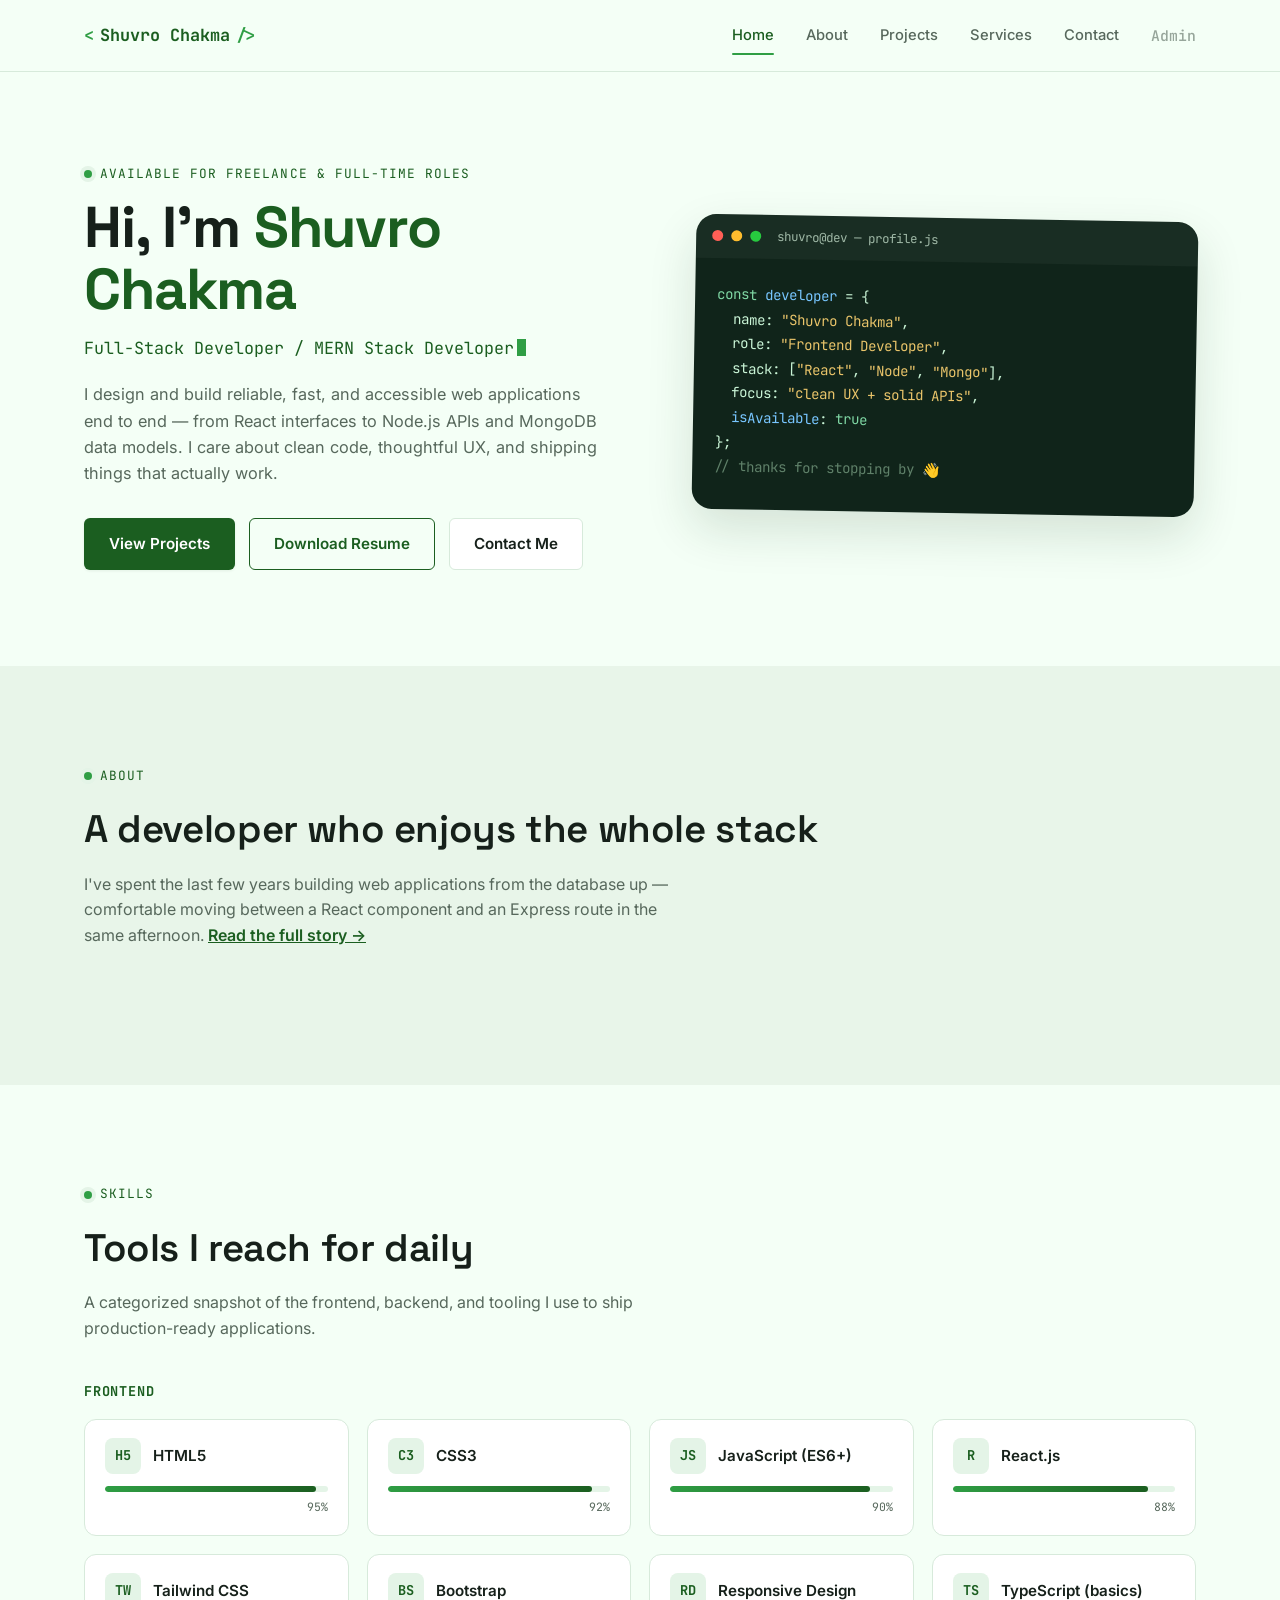
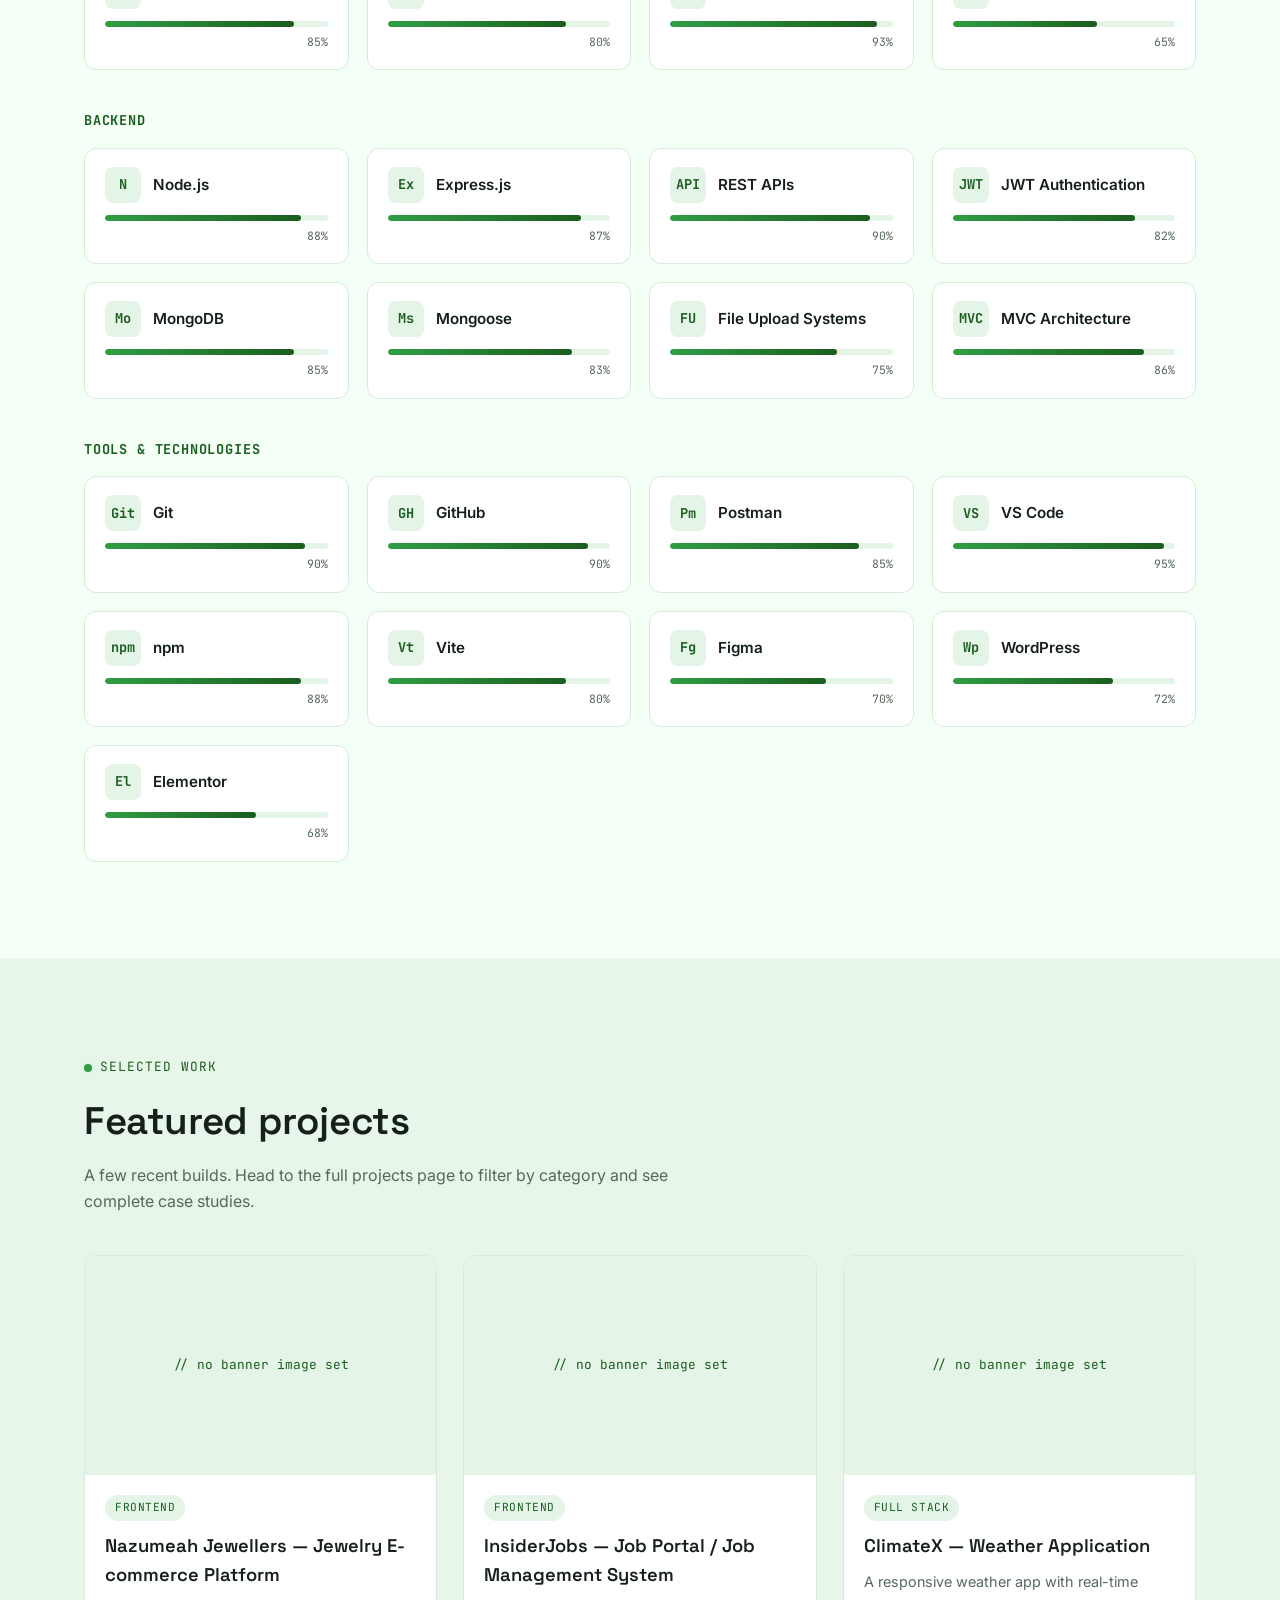
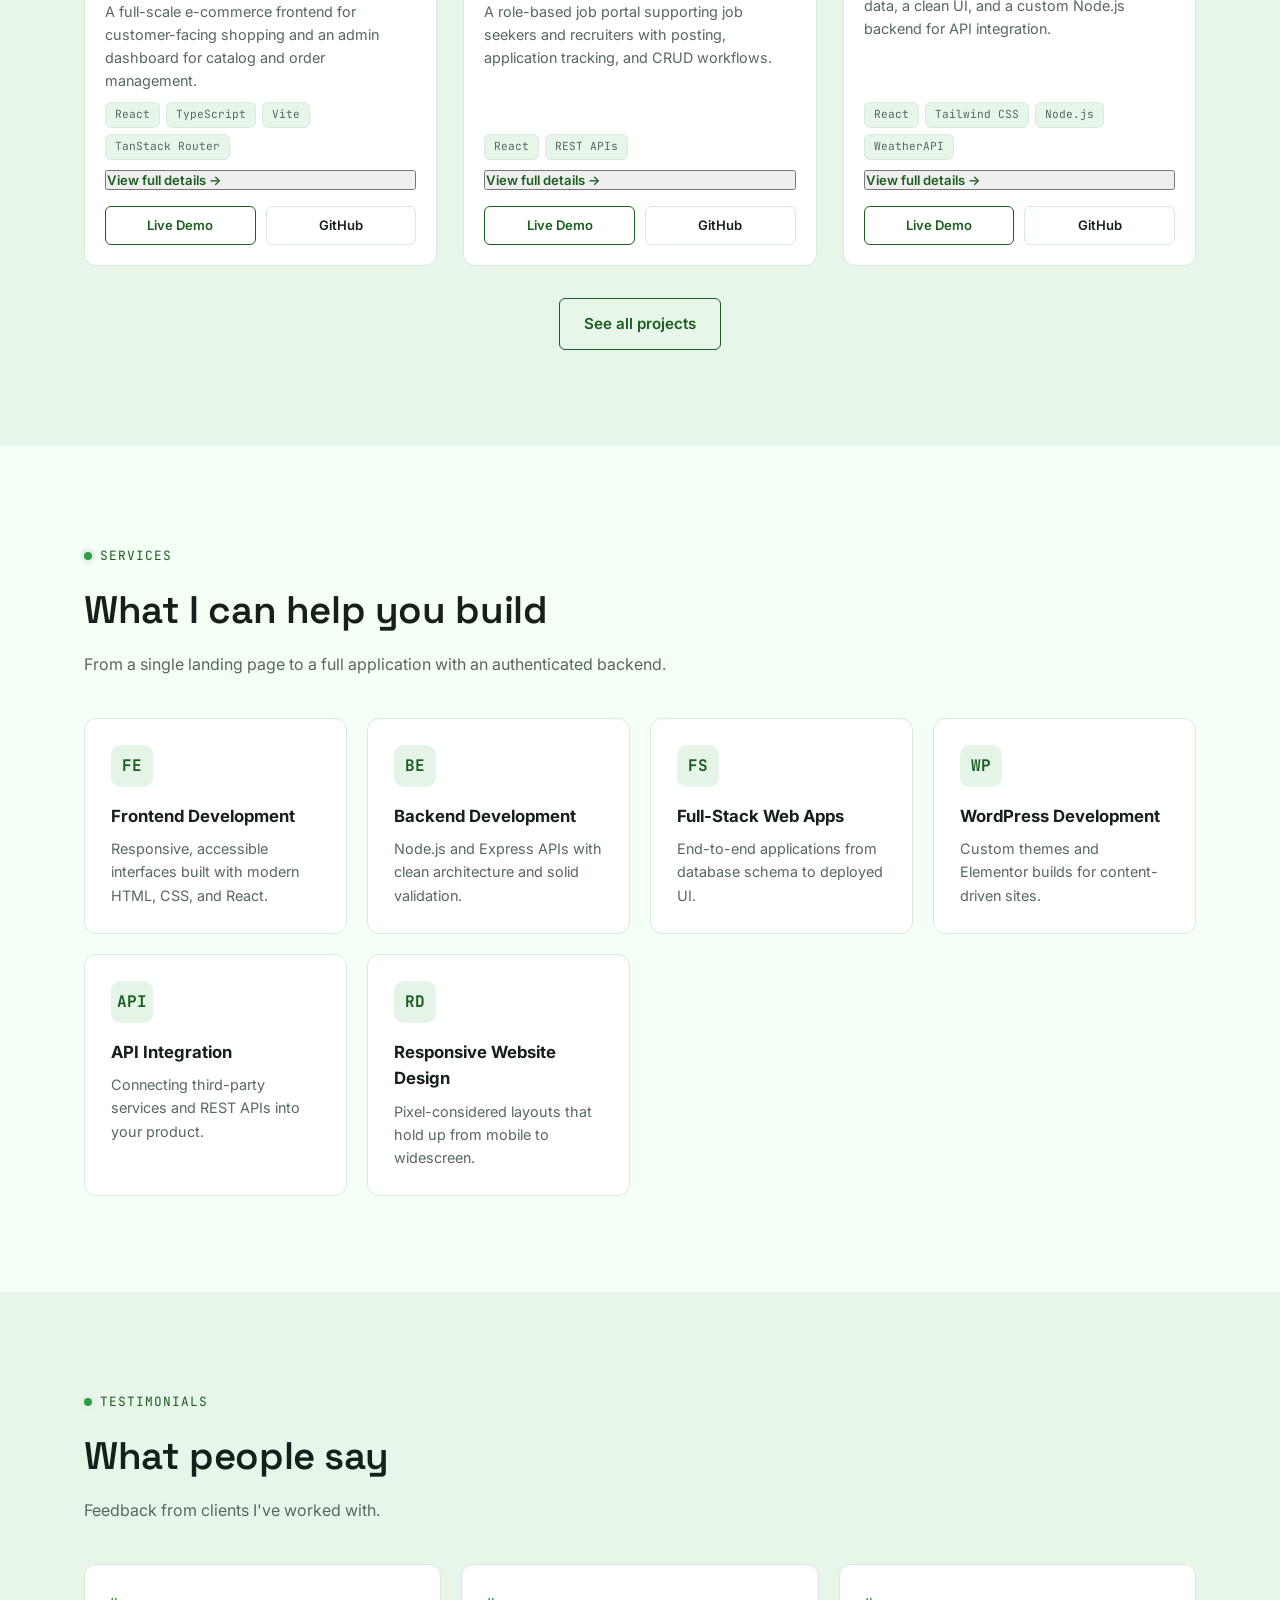
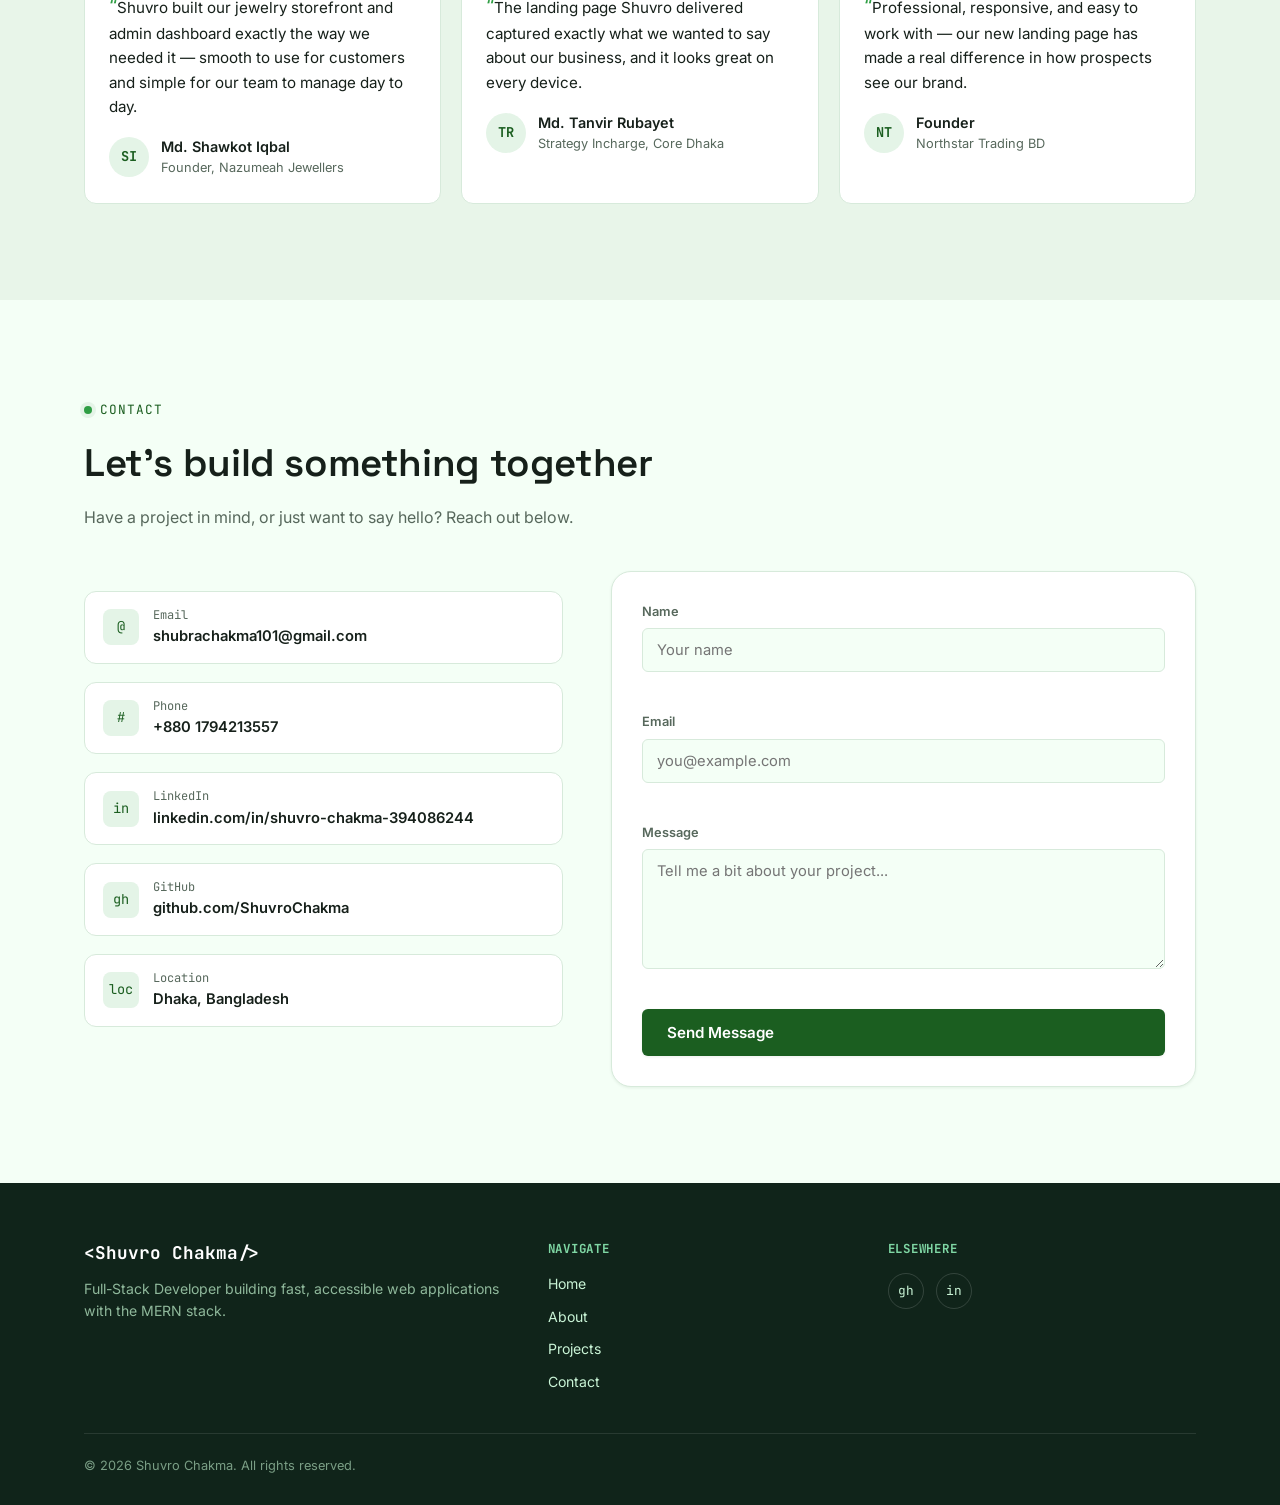
==== commit b7d7ae4e: "fix error" ====
--- a/index.html
+++ b/index.html
@@ -8,7 +8,7 @@
 <link rel="preconnect" href="https://fonts.googleapis.com">
 <link href="https://fonts.googleapis.com/css2?family=Space+Grotesk:wght@500;600;700&family=Inter:wght@400;500;600&family=JetBrains+Mono:wght@400;500;700&display=swap" rel="stylesheet">
 <link rel="stylesheet" href="css/style.css">
-<link rel="stylesheet" href="css/responsive.css">
+<link rel="stylesheet" href="css/Responsive.css">
 </head>
 <body>
 
@@ -18,11 +18,11 @@
     <a href="index.html" class="brand"><span class="bracket">&lt;</span>Shuvro Chakma<span class="bracket">/&gt;</span></a>
     <nav class="nav-links" id="nav-links">
       <a href="index.html" aria-current="page">Home</a>
-      <a href="about.html">About</a> 
-      <a href="projects.html">Projects</a>
+      <a href="About.html">About</a> 
+      <a href="Projects.html">Projects</a>
       <a href="index.html#services">Services</a> 
       <a href="index.html#contact">Contact</a>
-      <a href="admin.html" class="admin-link">Admin</a>
+      <a href="Admin.html" class="admin-link">Admin</a>
     </nav>
     <button class="nav-toggle" aria-label="Toggle navigation menu" aria-expanded="false">
       <span></span><span></span><span></span>
@@ -40,7 +40,7 @@
         <p class="hero-title">Full-Stack Developer / MERN Stack Developer<span class="cursor" aria-hidden="true"></span></p>
         <p class="hero-summary">I design and build reliable, fast, and accessible web applications end to end — from React interfaces to Node.js APIs and MongoDB data models. I care about clean code, thoughtful UX, and shipping things that actually work.</p>
         <div class="hero-cta">
-          <a href="projects.html" class="btn btn-primary">View Projects</a>
+          <a href="Projects.html" class="btn btn-primary">View Projects</a>
           <a href="assets/resume.pdf" class="btn btn-outline" download>Download Resume</a>
           <a href="index.html#contact" class="btn btn-ghost">Contact Me</a>
         </div>
@@ -72,7 +72,7 @@
     <div class="container">
       <p class="eyebrow">About</p>
       <h2 class="section-title">A developer who enjoys the whole stack</h2>
-      <p class="section-sub">I've spent the last few years building web applications from the database up — comfortable moving between a React component and an Express route in the same afternoon. <a href="about.html" style="color: var(--accent-dark); font-weight: 600; text-decoration: underline;">Read the full story →</a></p>
+      <p class="section-sub">I've spent the last few years building web applications from the database up — comfortable moving between a React component and an Express route in the same afternoon. <a href="About.html" style="color: var(--accent-dark); font-weight: 600; text-decoration: underline;">Read the full story →</a></p>
     </div>
   </section>
 
@@ -130,7 +130,7 @@
       <p class="section-sub">A few recent builds. Head to the full projects page to filter by category and see complete case studies.</p>
       <div class="projects-grid" data-featured-grid></div>
       <div style="margin-top: 32px; text-align:center;">
-        <a href="projects.html" class="btn btn-outline">See all projects</a>
+        <a href="Projects.html" class="btn btn-outline">See all projects</a>
       </div>
     </div>
   </section>
@@ -230,8 +230,8 @@
         <h4>Navigate</h4>
         <div class="footer-links">
           <a href="index.html">Home</a>
-          <a href="about.html">About</a>
-          <a href="projects.html">Projects</a>
+          <a href="About.html">About</a>
+          <a href="Projects.html">Projects</a>
           <a href="index.html#contact">Contact</a>
         </div>
       </div>
@@ -274,7 +274,7 @@
   </div>
 </div>
 
-<script src="js/projects.js"></script>
-<script src="js/app.js"></script>
+<script src="js/Projects.js"></script>
+<script src="js/App.js"></script>
 </body>
 </html>
--- a/css/Responsive.css
+++ b/css/Responsive.css
@@ -0,0 +1,47 @@
+/* ============================================
+   RESPONSIVE.CSS — mobile-first breakpoints
+   ============================================ */
+
+@media (max-width: 960px) {
+  .hero .container { grid-template-columns: 1fr; gap: 44px; }
+  .terminal { order: -1; transform: rotate(0deg); max-width: 480px; margin: 0 auto; }
+  .about-grid { grid-template-columns: 1fr; }
+  .photo-frame { max-width: 260px; margin: 0 auto; }
+  .contact-grid { grid-template-columns: 1fr; }
+  .footer-grid { grid-template-columns: 1fr 1fr; }
+}
+
+@media (max-width: 760px) {
+  .nav-links {
+    position: fixed;
+    top: var(--nav-height);
+    left: 0; right: 0;
+    background: var(--bg);
+    border-bottom: 1px solid var(--border);
+    flex-direction: column;
+    align-items: flex-start;
+    padding: 20px 24px 28px;
+    gap: 18px;
+    transform: translateY(-8px);
+    opacity: 0;
+    pointer-events: none;
+    transition: opacity 0.18s ease, transform 0.18s ease;
+  }
+  .nav-links.open { opacity: 1; transform: translateY(0); pointer-events: auto; }
+  .nav-toggle { display: flex; }
+
+  .section { padding: 64px 0; }
+  .hero { padding: 48px 0 64px; }
+
+  .footer-grid { grid-template-columns: 1fr; gap: 28px; }
+  .footer-bottom { flex-direction: column; align-items: flex-start; }
+}
+
+@media (max-width: 520px) {
+  .hero-cta { flex-direction: column; align-items: stretch; }
+  .hero-cta .btn { justify-content: center; }
+  .skills-grid { grid-template-columns: 1fr; }
+  .projects-grid { grid-template-columns: 1fr; }
+  .modal-body { padding: 22px 20px 28px; }
+  .strengths-grid { grid-template-columns: 1fr 1fr; }
+}
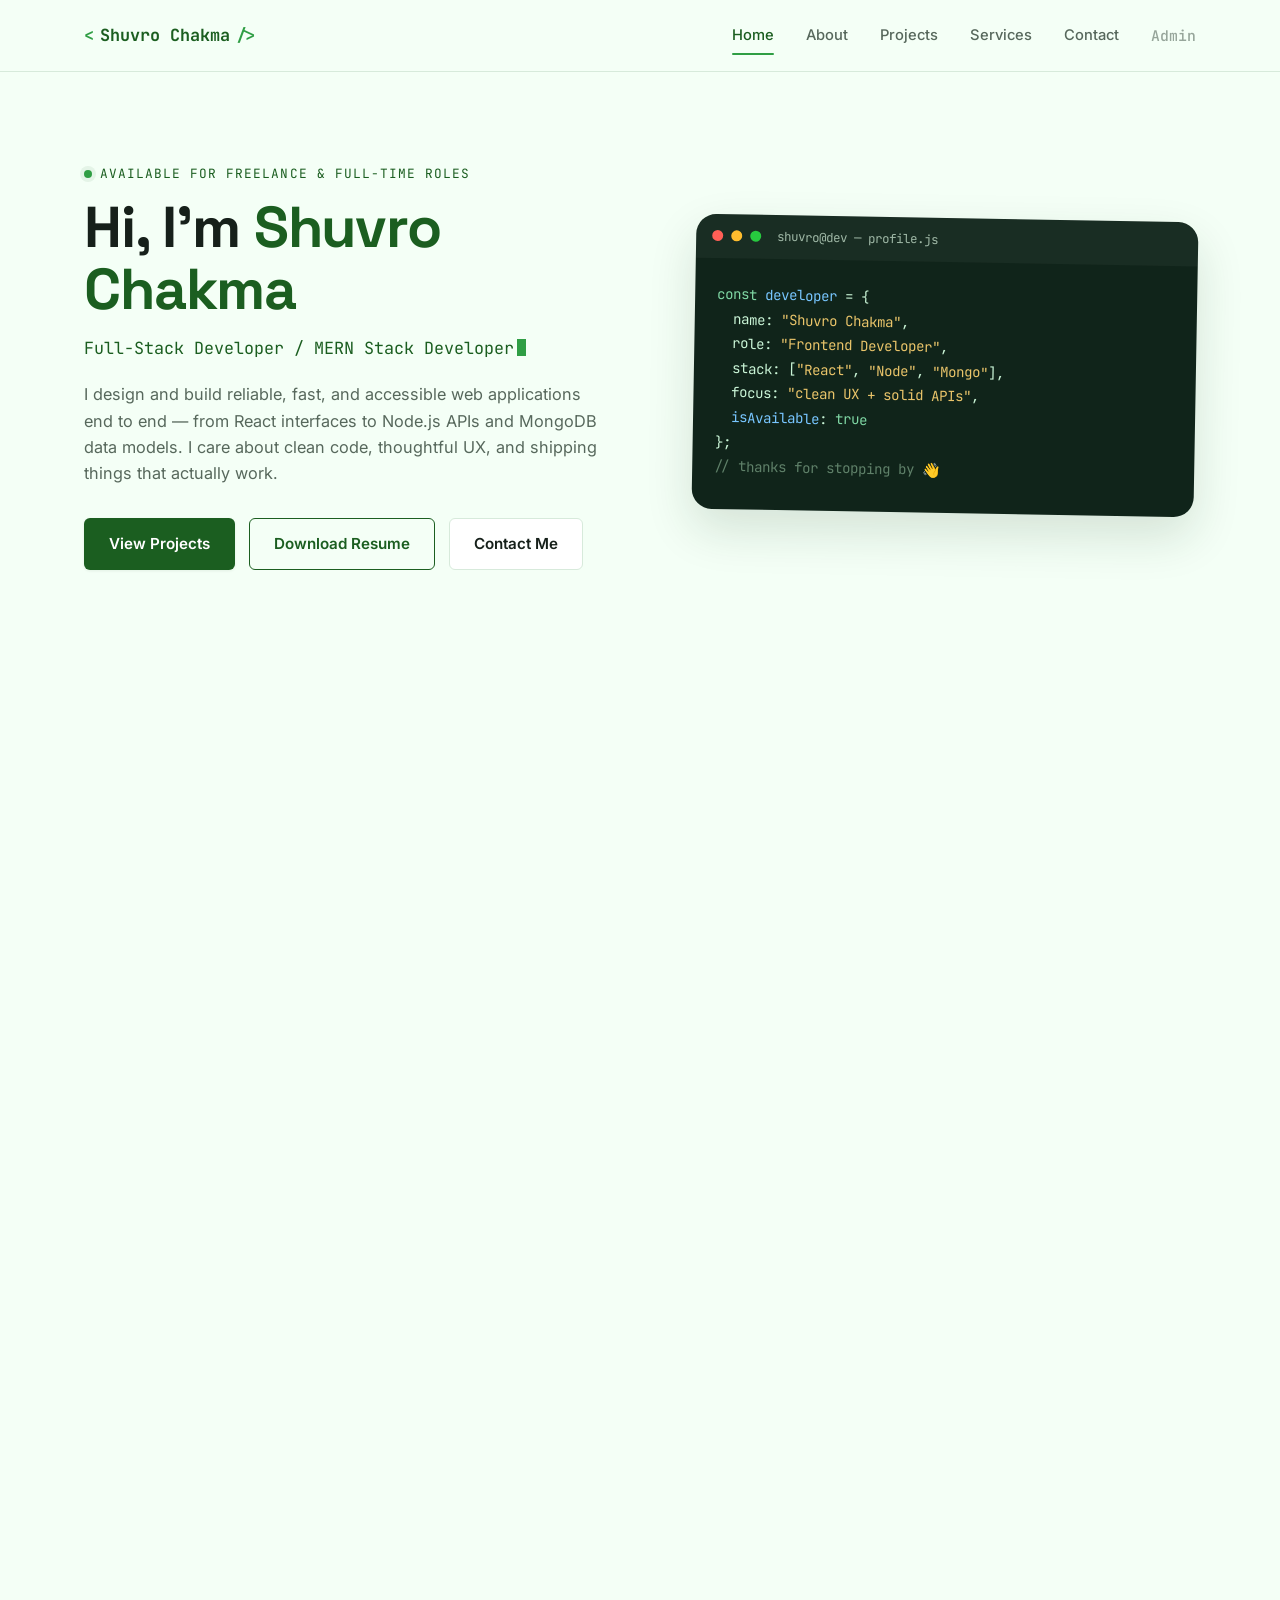
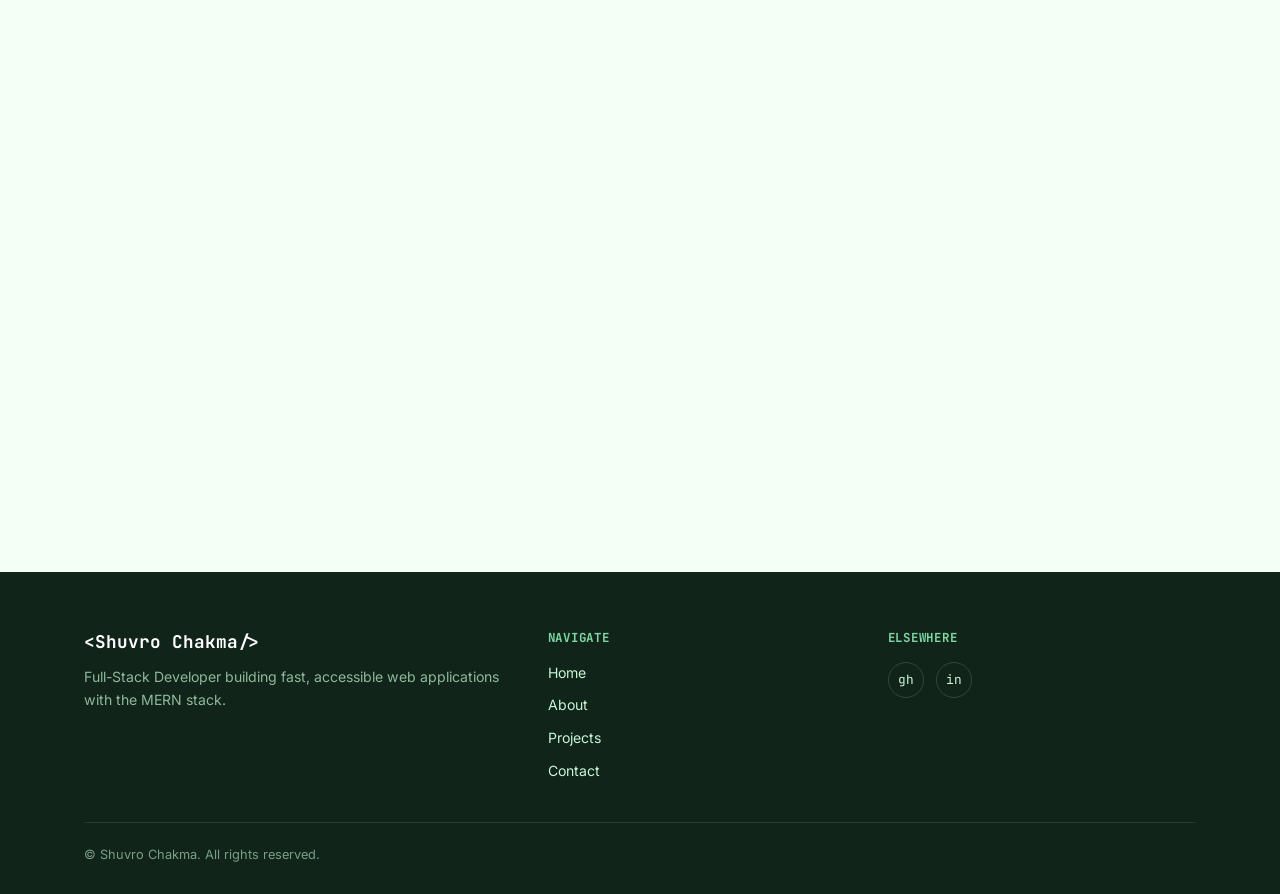
==== commit e4f8d3aa: "fix" ====
--- a/index.html
+++ b/index.html
@@ -8,7 +8,7 @@
 <link rel="preconnect" href="https://fonts.googleapis.com">
 <link href="https://fonts.googleapis.com/css2?family=Space+Grotesk:wght@500;600;700&family=Inter:wght@400;500;600&family=JetBrains+Mono:wght@400;500;700&display=swap" rel="stylesheet">
 <link rel="stylesheet" href="css/style.css">
-<link rel="stylesheet" href="css/Responsive.css">
+<link rel="stylesheet" href="css/responsive.css">
 </head>
 <body>
 
@@ -130,7 +130,7 @@
       <p class="section-sub">A few recent builds. Head to the full projects page to filter by category and see complete case studies.</p>
       <div class="projects-grid" data-featured-grid></div>
       <div style="margin-top: 32px; text-align:center;">
-        <a href="Projects.html" class="btn btn-outline">See all projects</a>
+        <a href="projects.html" class="btn btn-outline">See all projects</a>
       </div>
     </div>
   </section>
@@ -274,7 +274,7 @@
   </div>
 </div>
 
-<script src="js/Projects.js"></script>
-<script src="js/App.js"></script>
+<script src="js/projects.js"></script>
+<script src="js/app.js"></script>
 </body>
 </html>
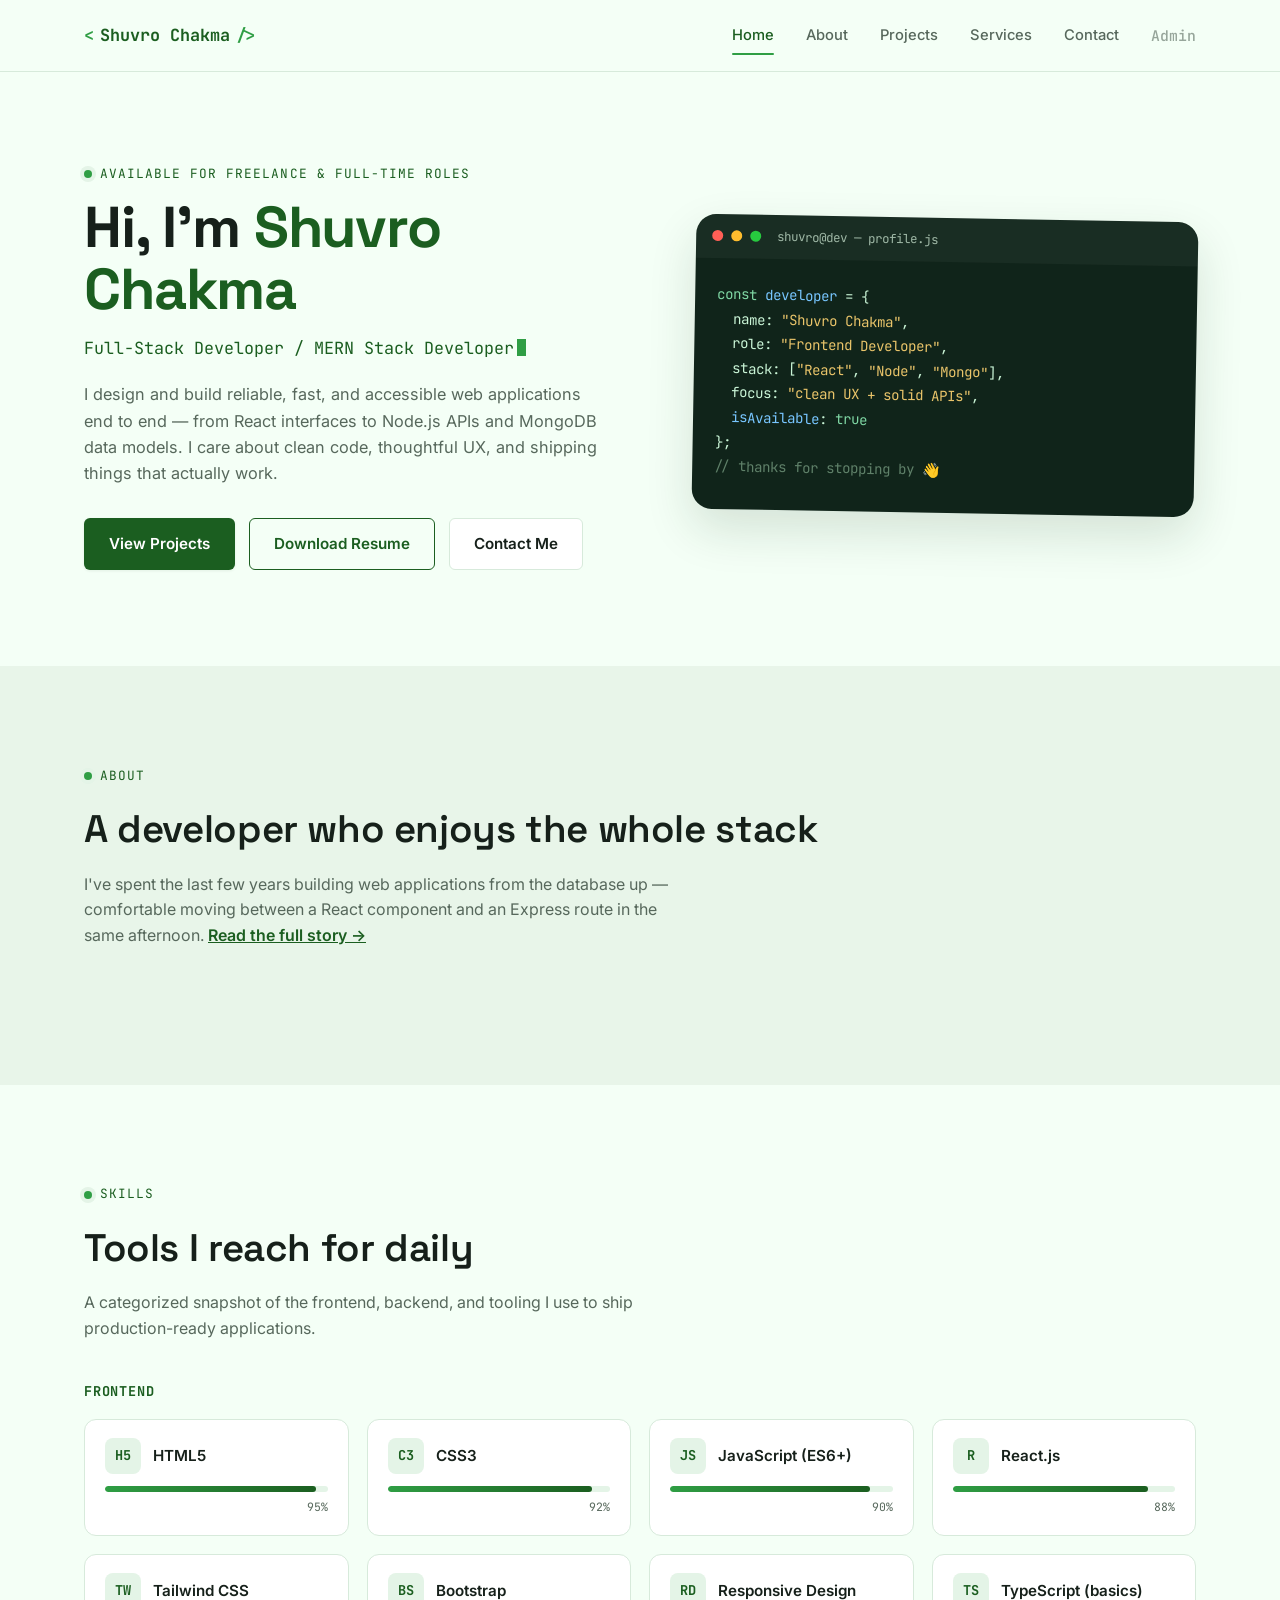
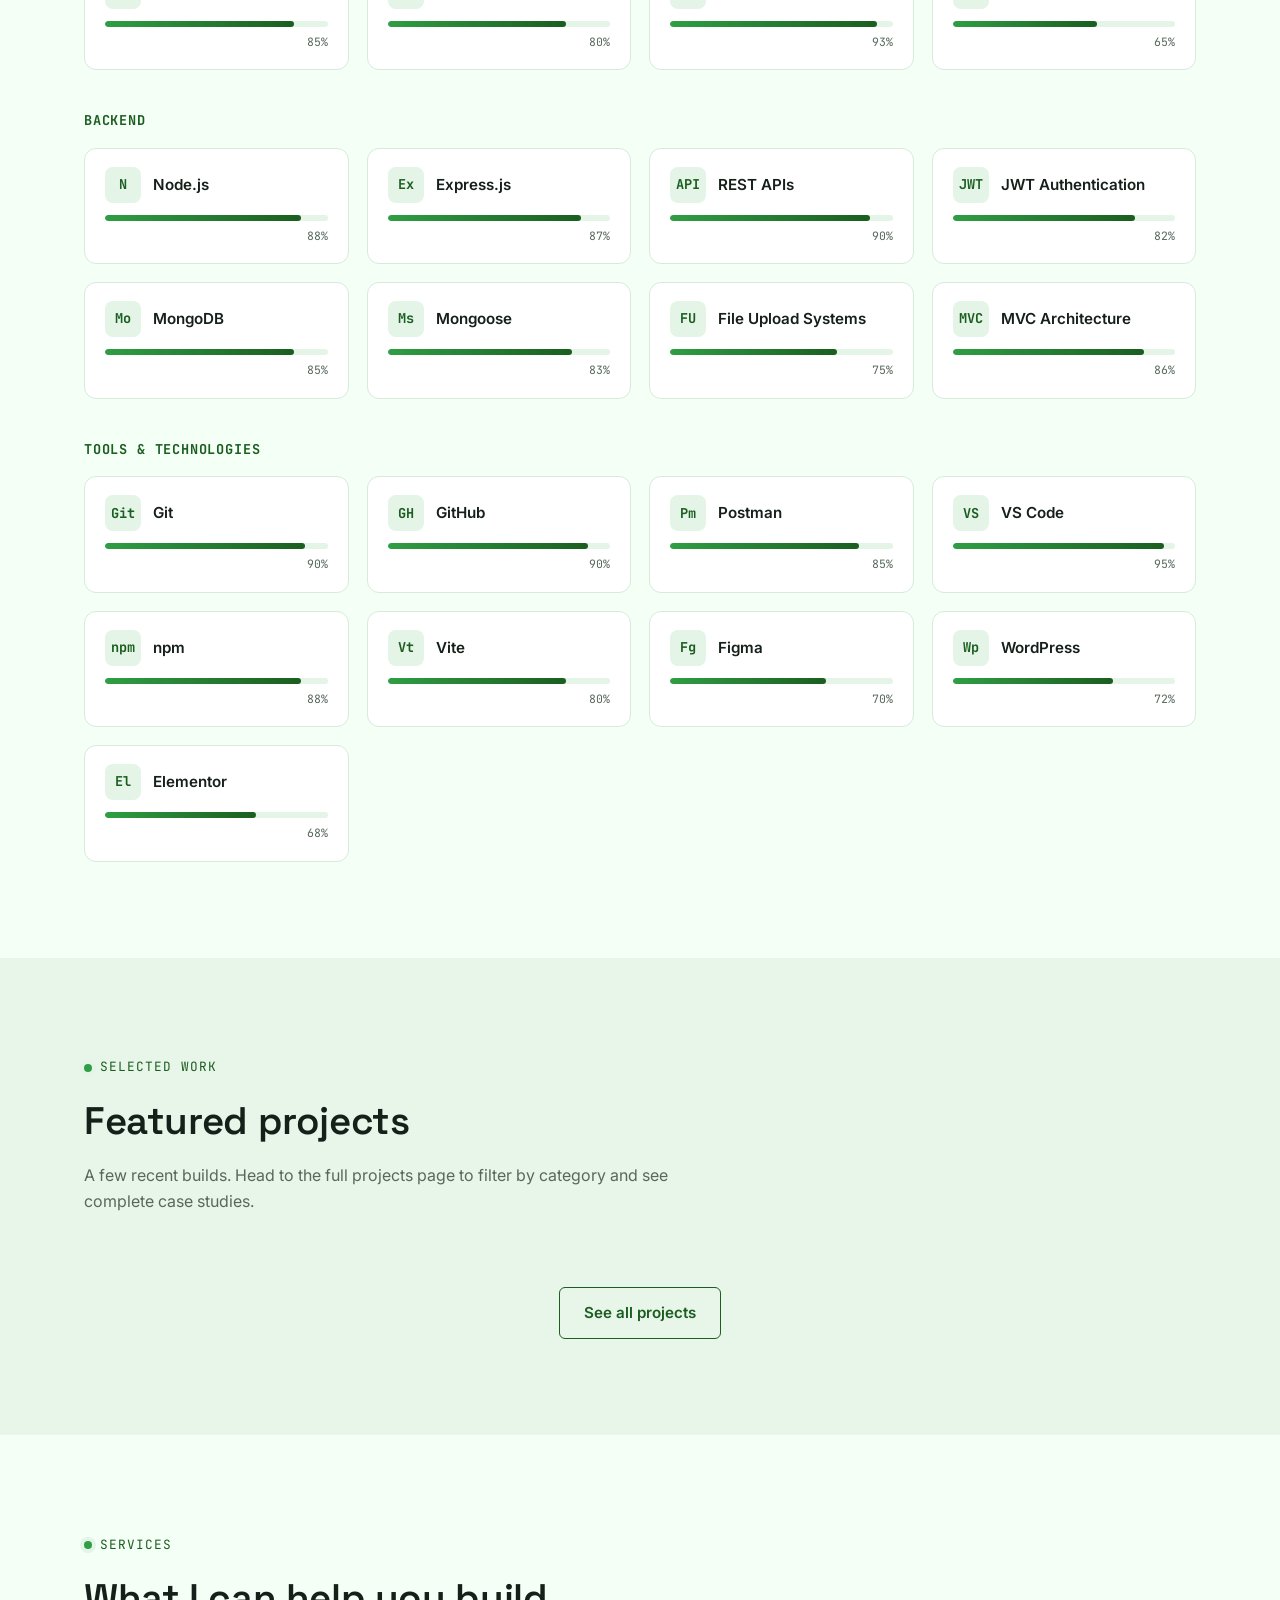
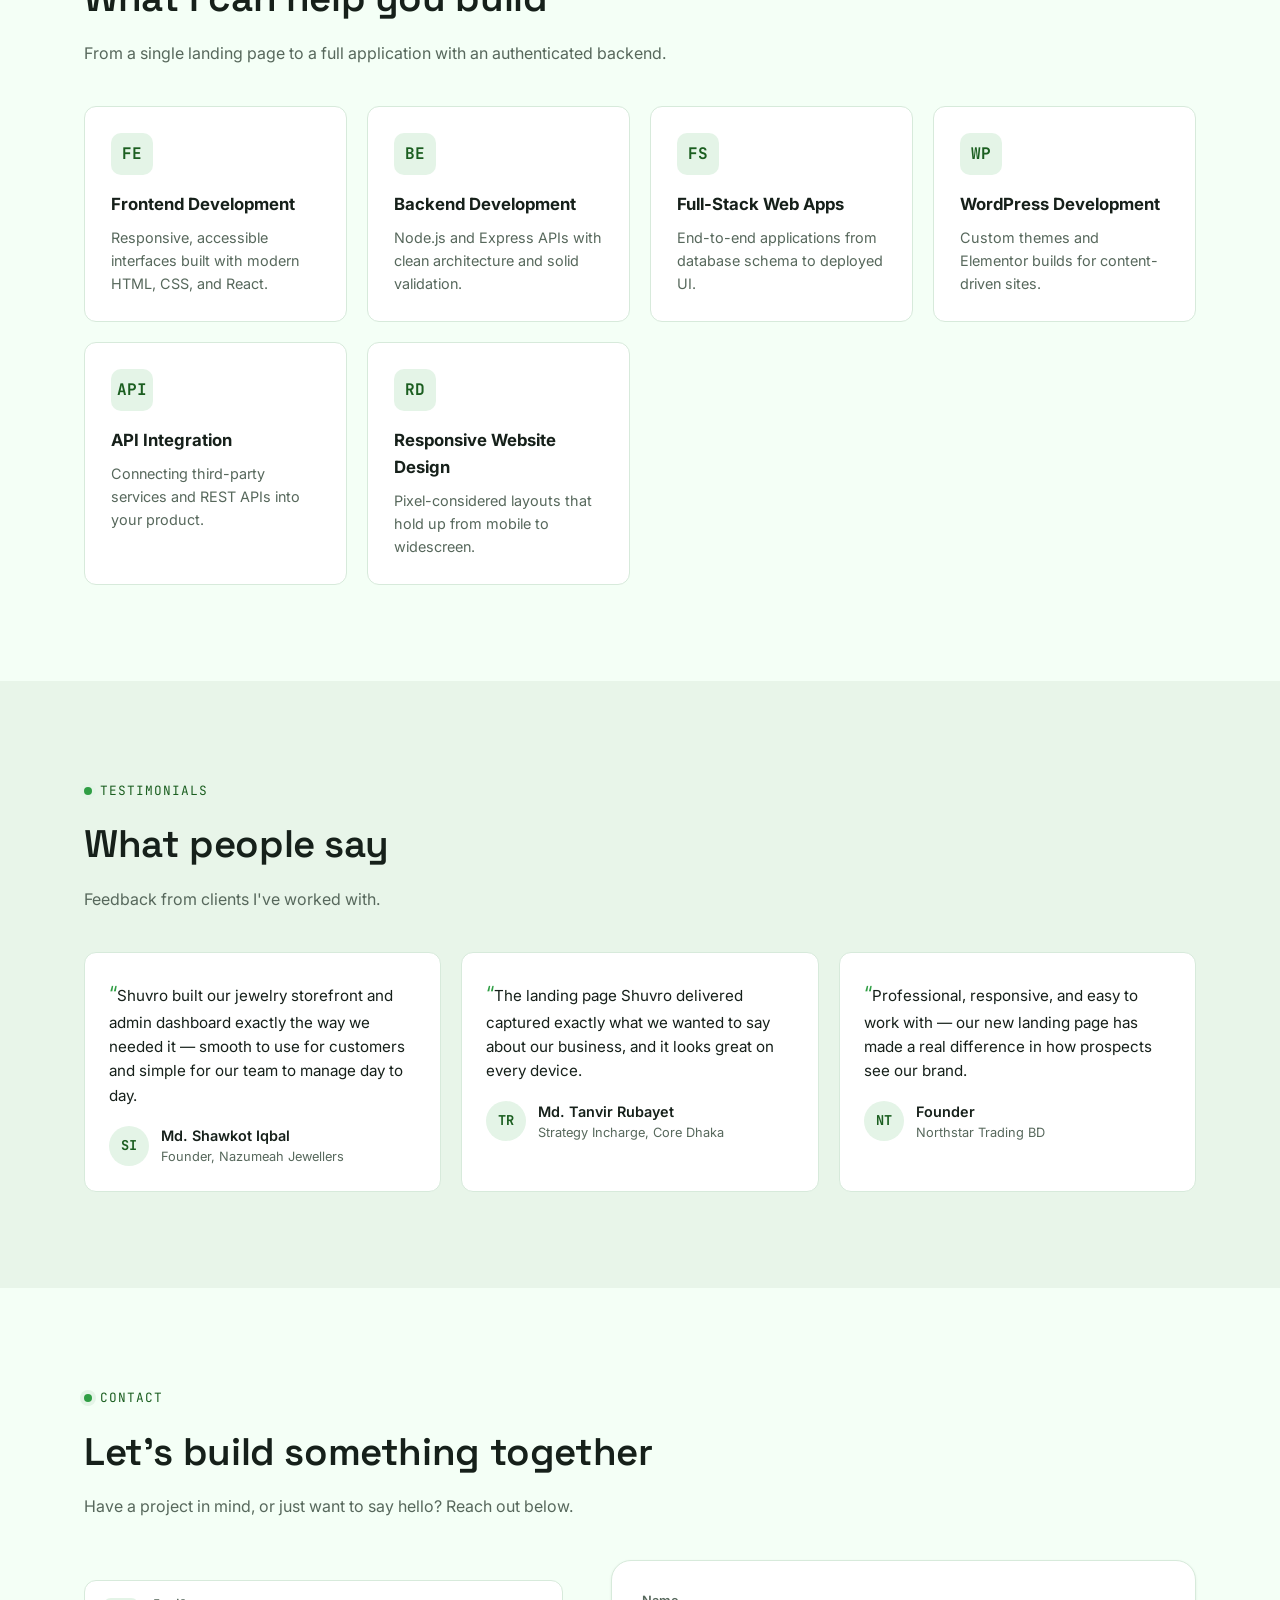
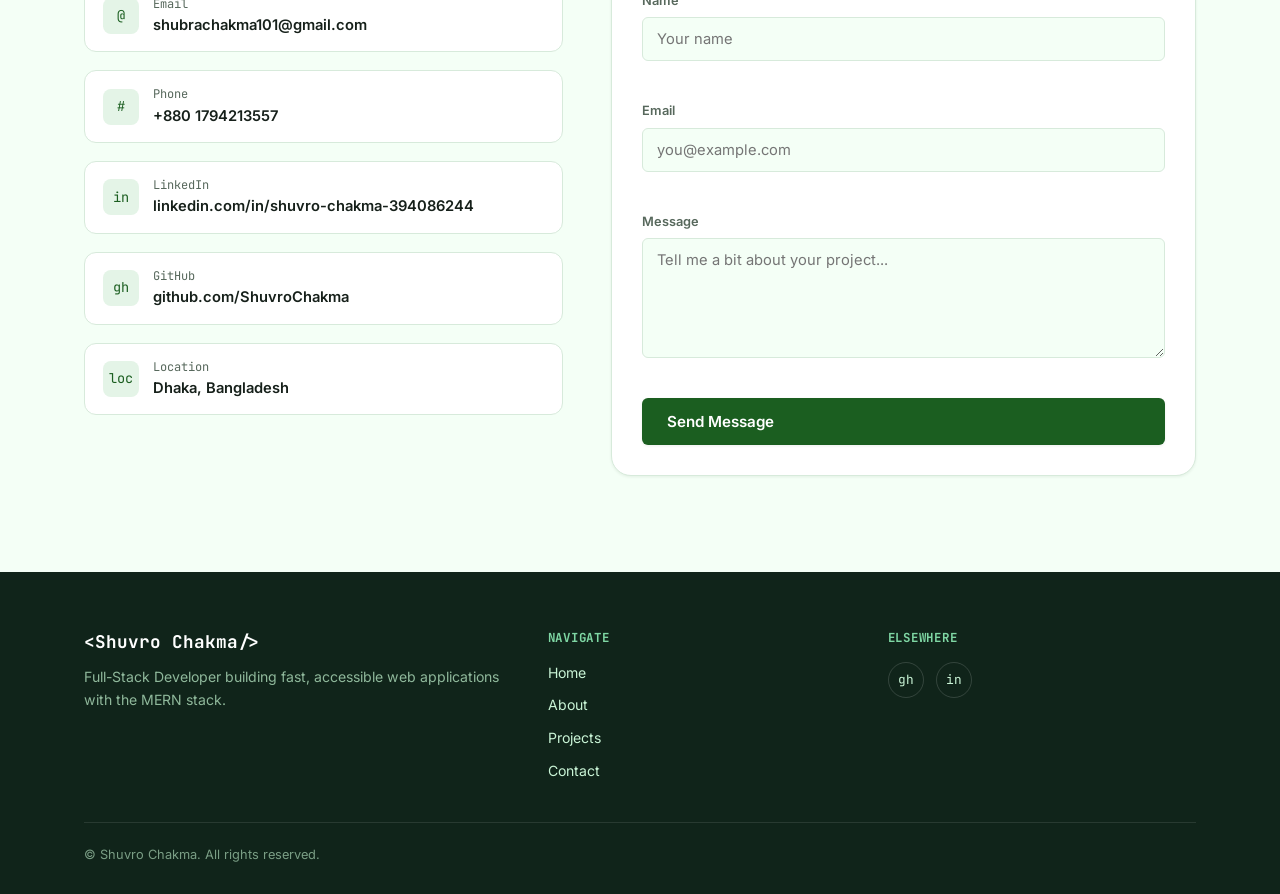
==== commit 37f475e2: "error 404 fix" ====
--- a/index.html
+++ b/index.html
@@ -18,11 +18,11 @@
     <a href="index.html" class="brand"><span class="bracket">&lt;</span>Shuvro Chakma<span class="bracket">/&gt;</span></a>
     <nav class="nav-links" id="nav-links">
       <a href="index.html" aria-current="page">Home</a>
-      <a href="About.html">About</a> 
-      <a href="Projects.html">Projects</a>
-      <a href="index.html#services">Services</a> 
+      <a href="./about.html">About</a>
+      <a href="./projects.html">Projects</a>
+      <a href="index.html#services">Services</a>
       <a href="index.html#contact">Contact</a>
-      <a href="Admin.html" class="admin-link">Admin</a>
+      <a href="./admin.html" class="admin-link">Admin</a>
     </nav>
     <button class="nav-toggle" aria-label="Toggle navigation menu" aria-expanded="false">
       <span></span><span></span><span></span>
@@ -40,7 +40,7 @@
         <p class="hero-title">Full-Stack Developer / MERN Stack Developer<span class="cursor" aria-hidden="true"></span></p>
         <p class="hero-summary">I design and build reliable, fast, and accessible web applications end to end — from React interfaces to Node.js APIs and MongoDB data models. I care about clean code, thoughtful UX, and shipping things that actually work.</p>
         <div class="hero-cta">
-          <a href="Projects.html" class="btn btn-primary">View Projects</a>
+          <a href="projects.html" class="btn btn-primary">View Projects</a>
           <a href="assets/resume.pdf" class="btn btn-outline" download>Download Resume</a>
           <a href="index.html#contact" class="btn btn-ghost">Contact Me</a>
         </div>
@@ -72,7 +72,7 @@
     <div class="container">
       <p class="eyebrow">About</p>
       <h2 class="section-title">A developer who enjoys the whole stack</h2>
-      <p class="section-sub">I've spent the last few years building web applications from the database up — comfortable moving between a React component and an Express route in the same afternoon. <a href="About.html" style="color: var(--accent-dark); font-weight: 600; text-decoration: underline;">Read the full story →</a></p>
+      <p class="section-sub">I've spent the last few years building web applications from the database up — comfortable moving between a React component and an Express route in the same afternoon. <a href="about.html" style="color: var(--accent-dark); font-weight: 600; text-decoration: underline;">Read the full story →</a></p>
     </div>
   </section>
 
@@ -193,7 +193,6 @@
           </div>
         </div>
 
-       
         <form class="contact-form" id="contact-form" action="https://formspree.io/f/xvzjvzrp" method="POST" novalidate>
           <div class="form-success" id="contact-success"></div>
           <div class="form-row">
@@ -230,8 +229,8 @@
         <h4>Navigate</h4>
         <div class="footer-links">
           <a href="index.html">Home</a>
-          <a href="About.html">About</a>
-          <a href="Projects.html">Projects</a>
+          <a href="about.html">About</a>
+          <a href="projects.html">Projects</a>
           <a href="index.html#contact">Contact</a>
         </div>
       </div>
--- a/css/style.css
+++ b/css/style.css
@@ -812,11 +812,20 @@
 
 /* ---- Scroll reveal ---- */
 .reveal {
+  /* Content is visible by default no matter what — this must never
+     depend on JavaScript running correctly. The animation below is
+     a bonus effect only, applied via the .in-view class if/when JS
+     adds it; if JS fails, is blocked, or a tool doesn't scroll the
+     page, the section is still fully visible and readable. */
+  opacity: 1;
+  transform: none;
+}
+.reveal.will-animate {
   opacity: 0;
   transform: translateY(18px);
   transition: opacity 0.6s ease, transform 0.6s ease;
 }
-.reveal.in-view { opacity: 1; transform: translateY(0); }
+.reveal.will-animate.in-view { opacity: 1; transform: translateY(0); }
 
 /* ---- Admin link (subtle) ---- */
 .admin-link {
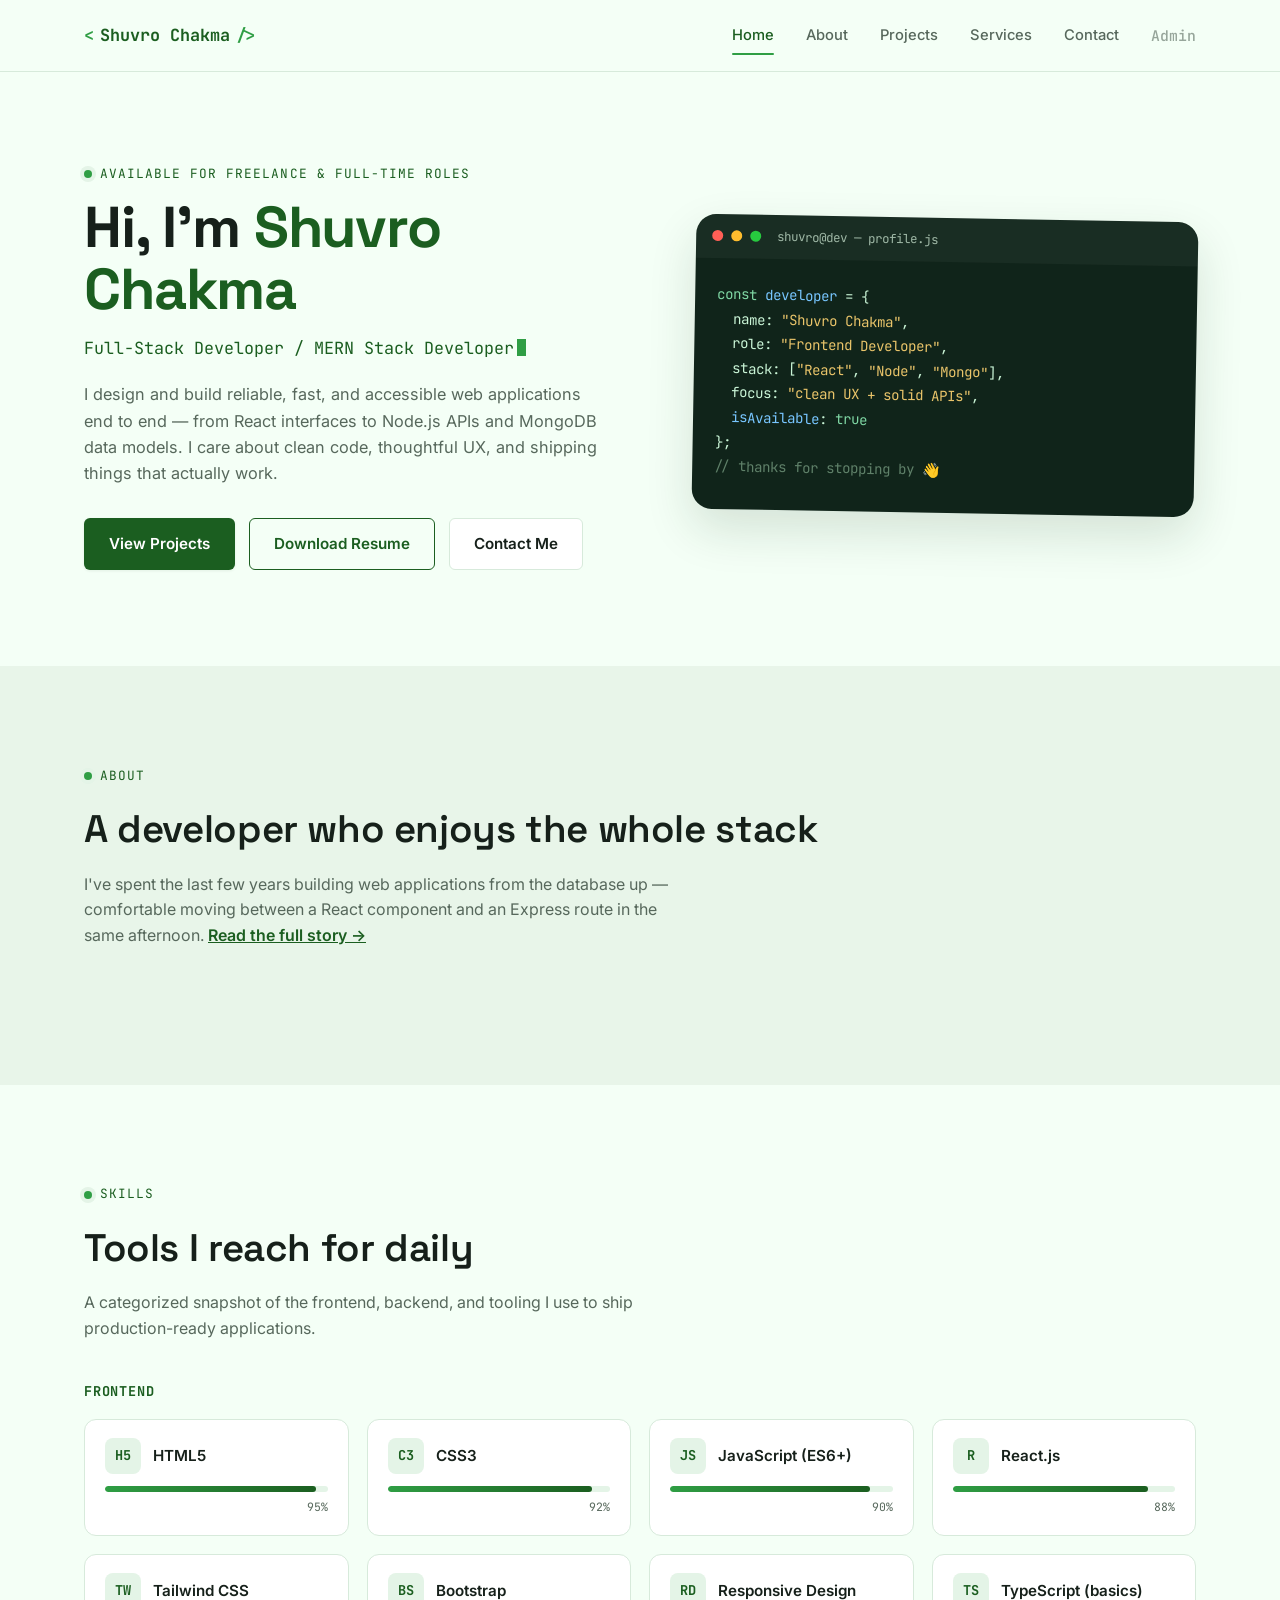
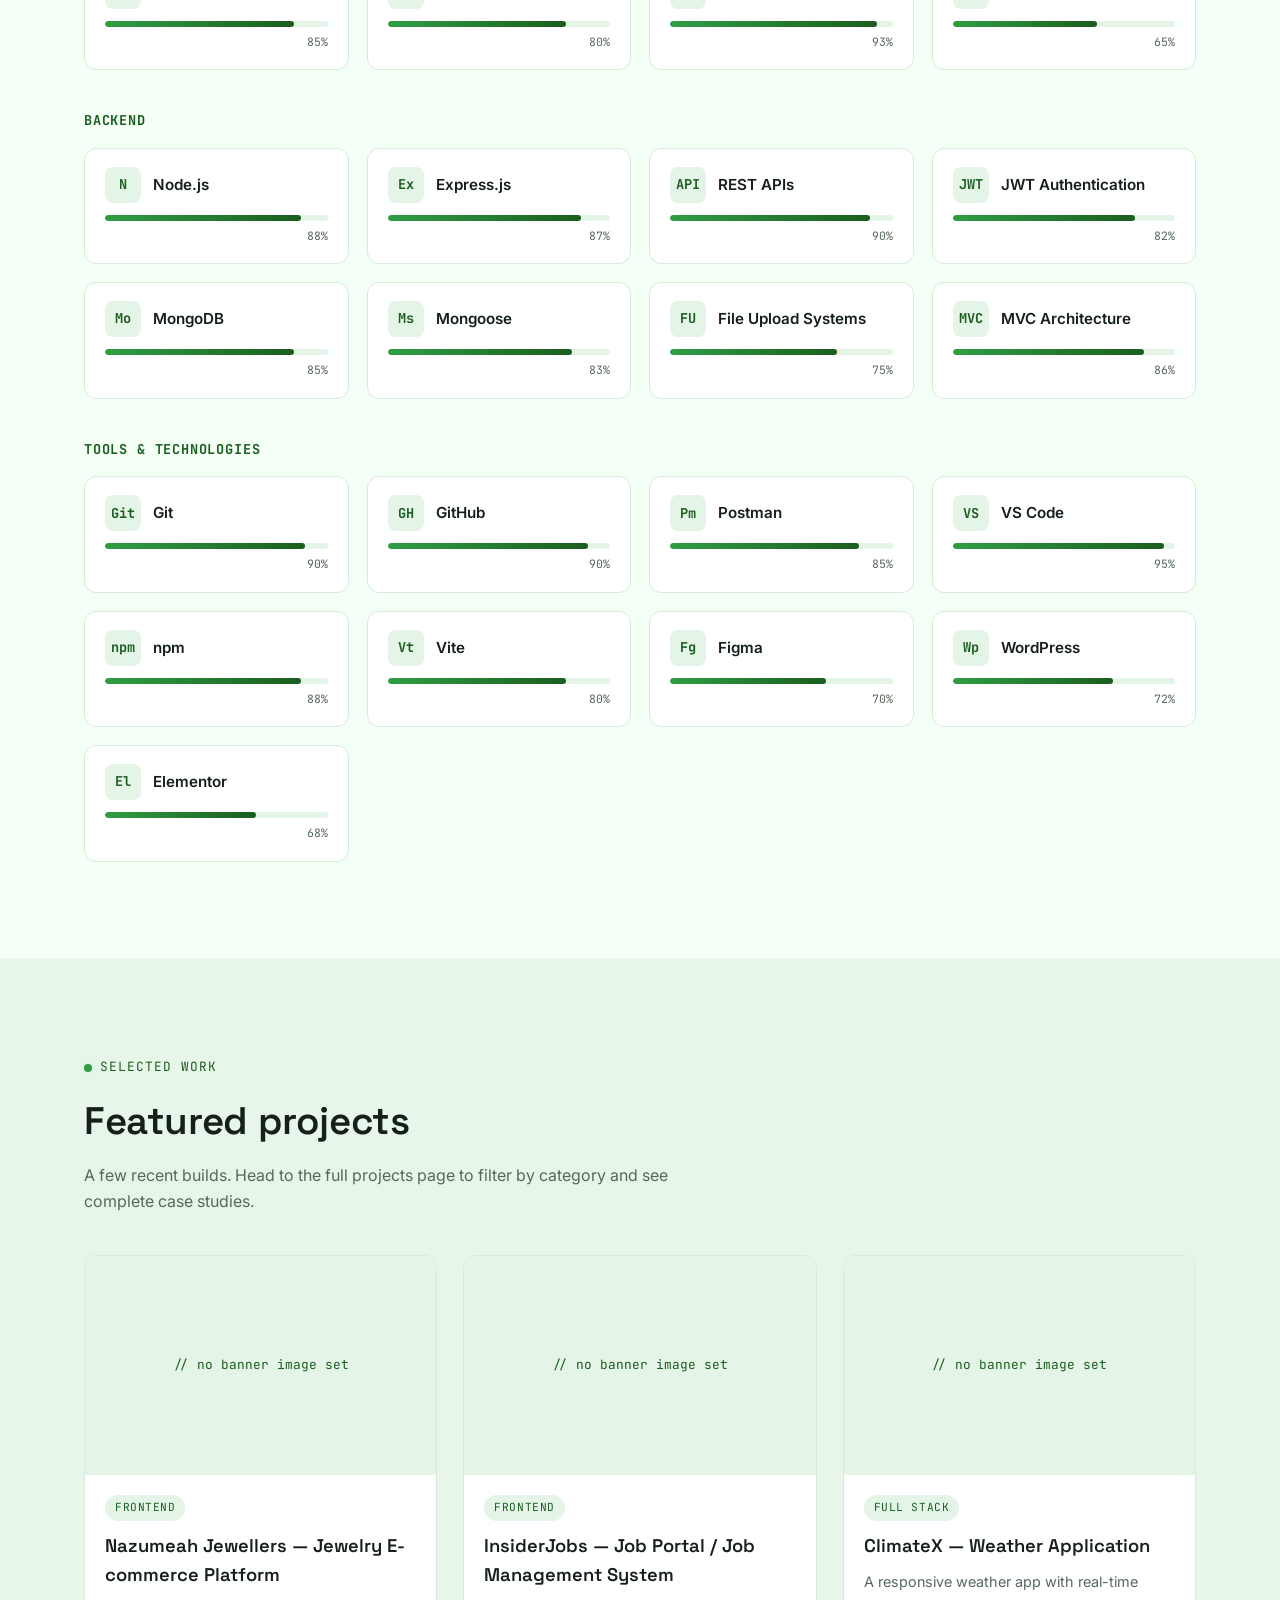
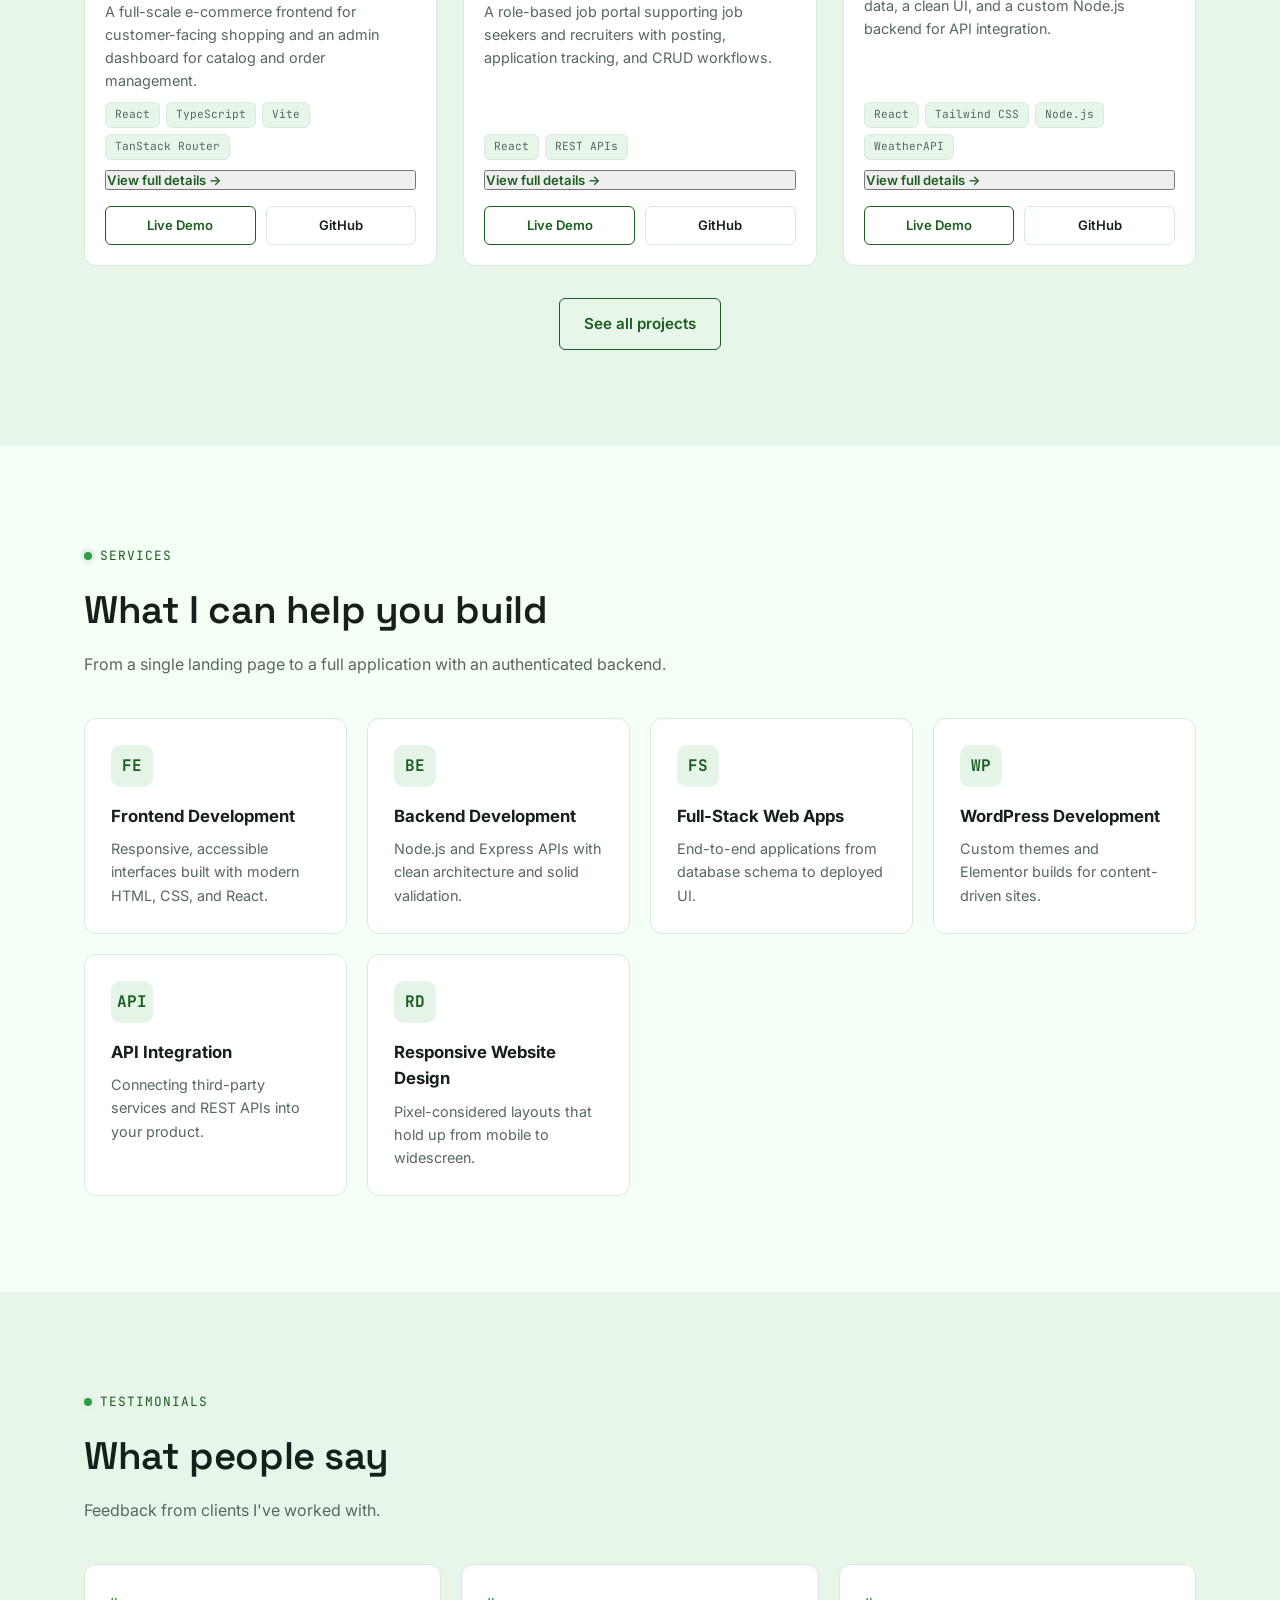
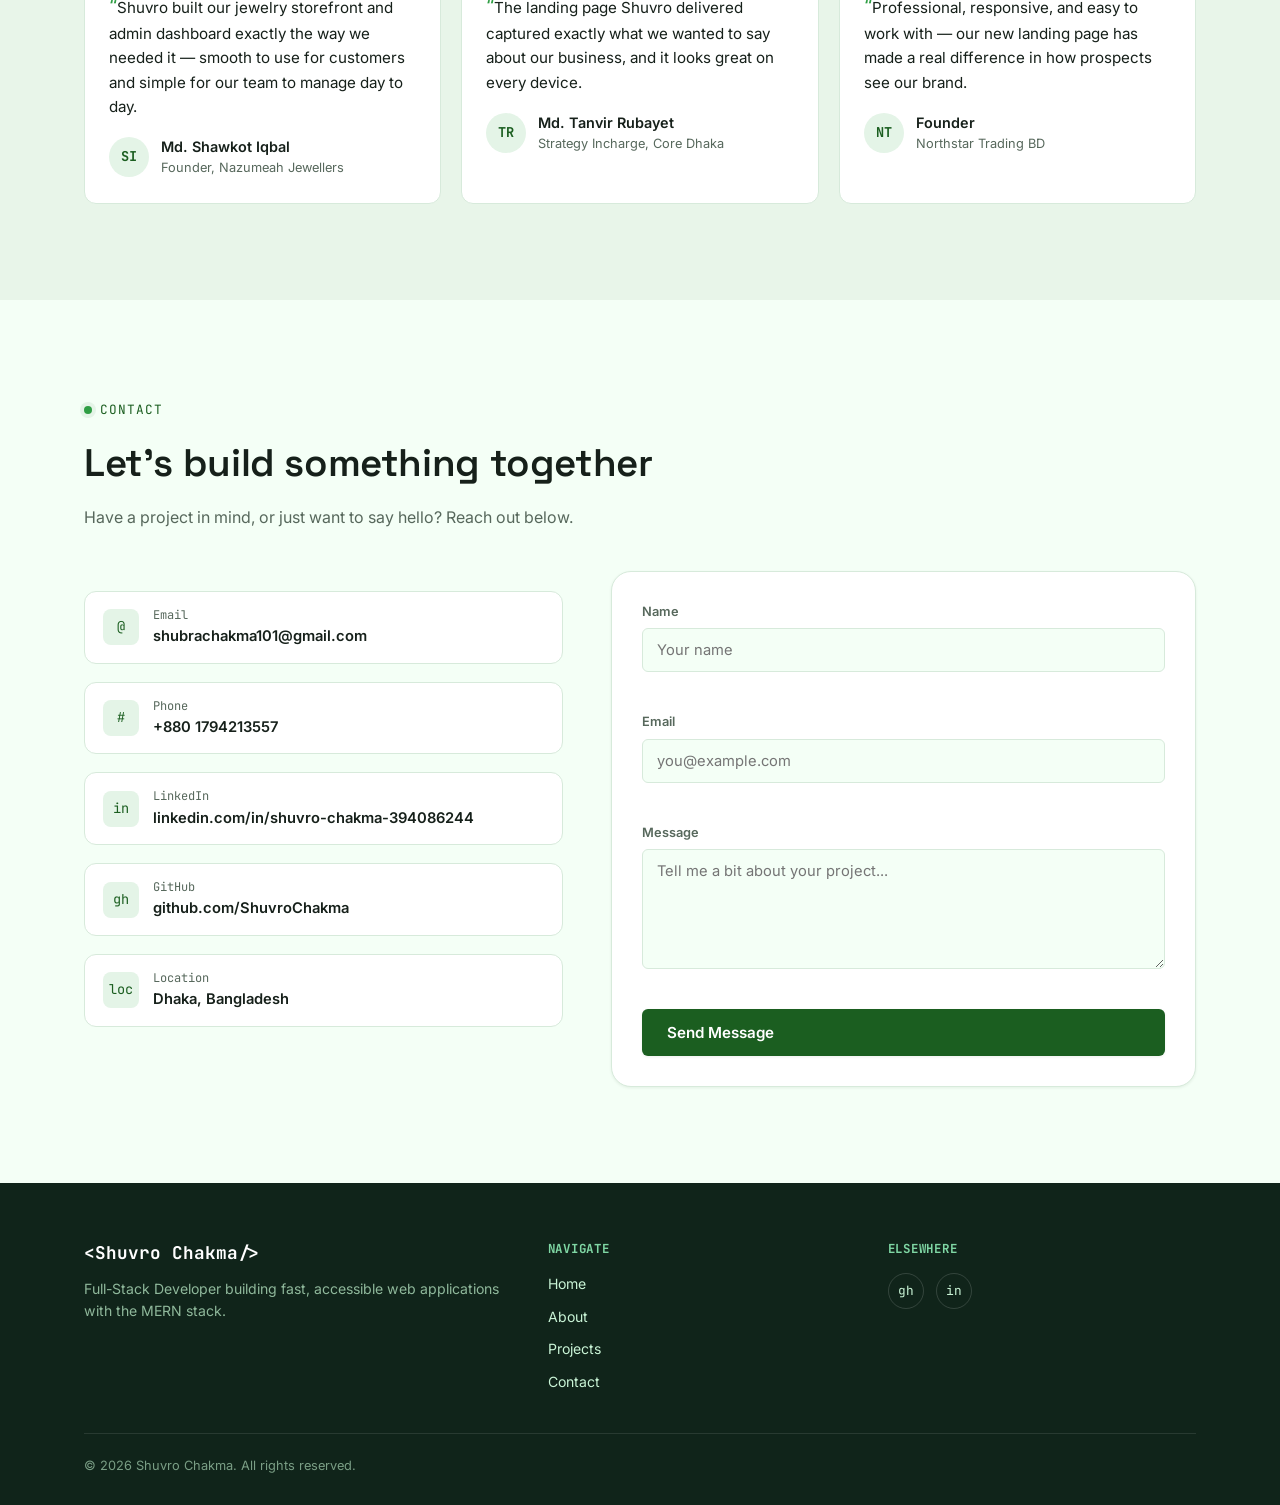
==== commit 318c9f5a: "uploaded resume" ====
--- a/index.html
+++ b/index.html
@@ -41,7 +41,7 @@
         <p class="hero-summary">I design and build reliable, fast, and accessible web applications end to end — from React interfaces to Node.js APIs and MongoDB data models. I care about clean code, thoughtful UX, and shipping things that actually work.</p>
         <div class="hero-cta">
           <a href="projects.html" class="btn btn-primary">View Projects</a>
-          <a href="assets/resume.pdf" class="btn btn-outline" download>Download Resume</a>
+          <a href="assets/SHUBRA_CHAKMA_CV_Frontend.pdf" class="btn btn-outline" download>Download Resume</a>
           <a href="index.html#contact" class="btn btn-ghost">Contact Me</a>
         </div>
       </div>
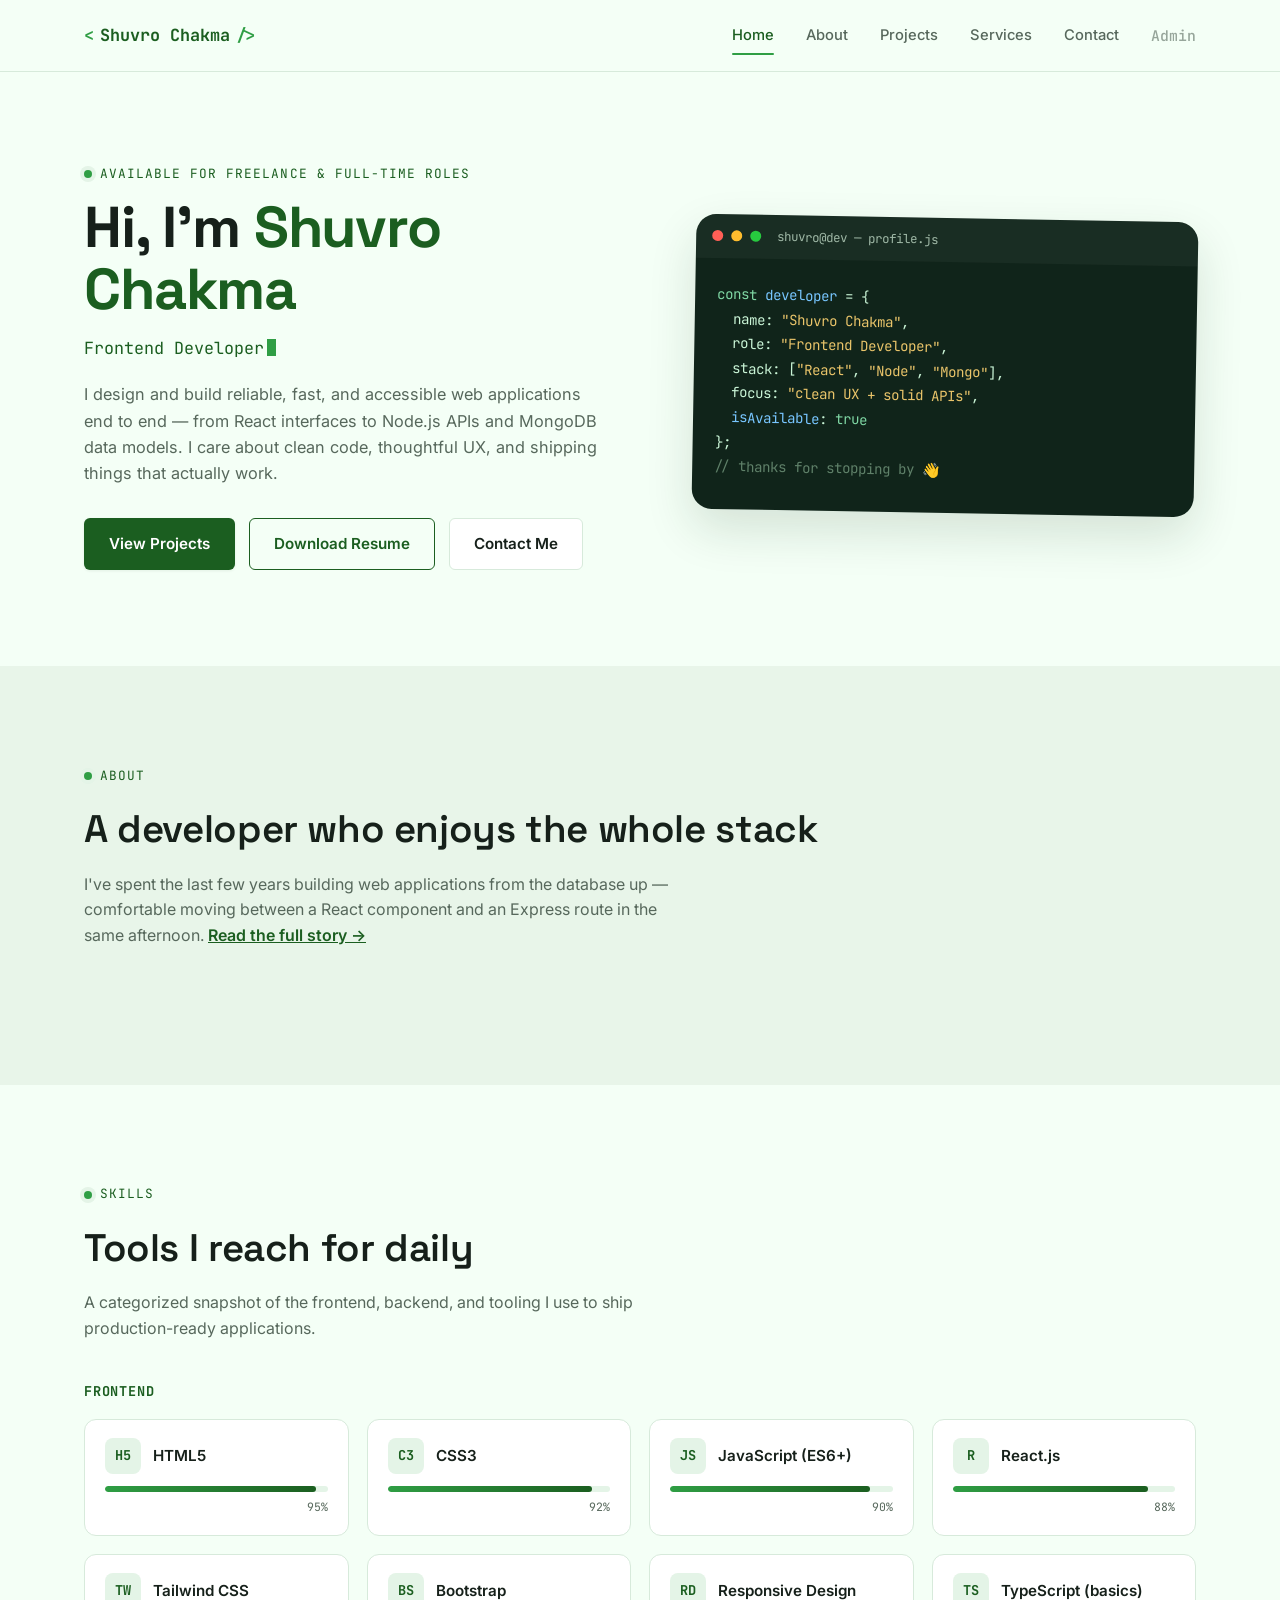
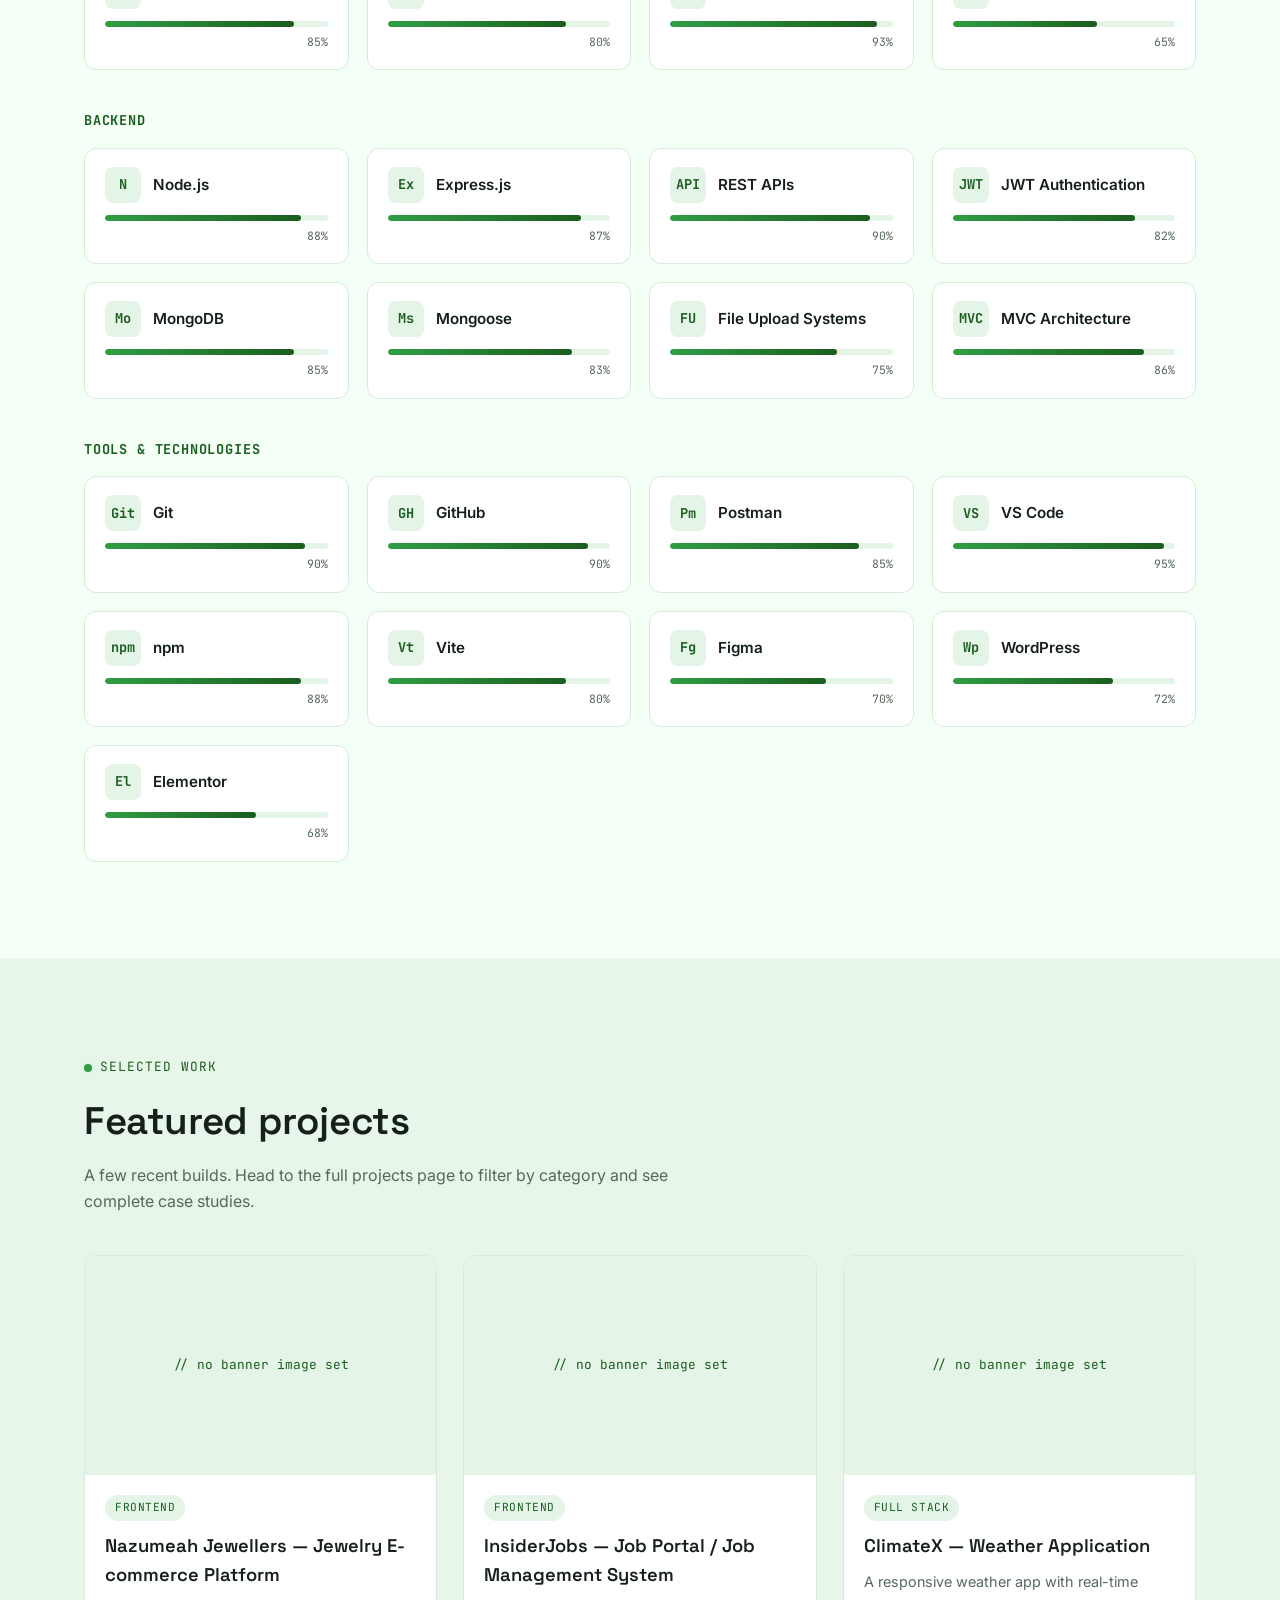
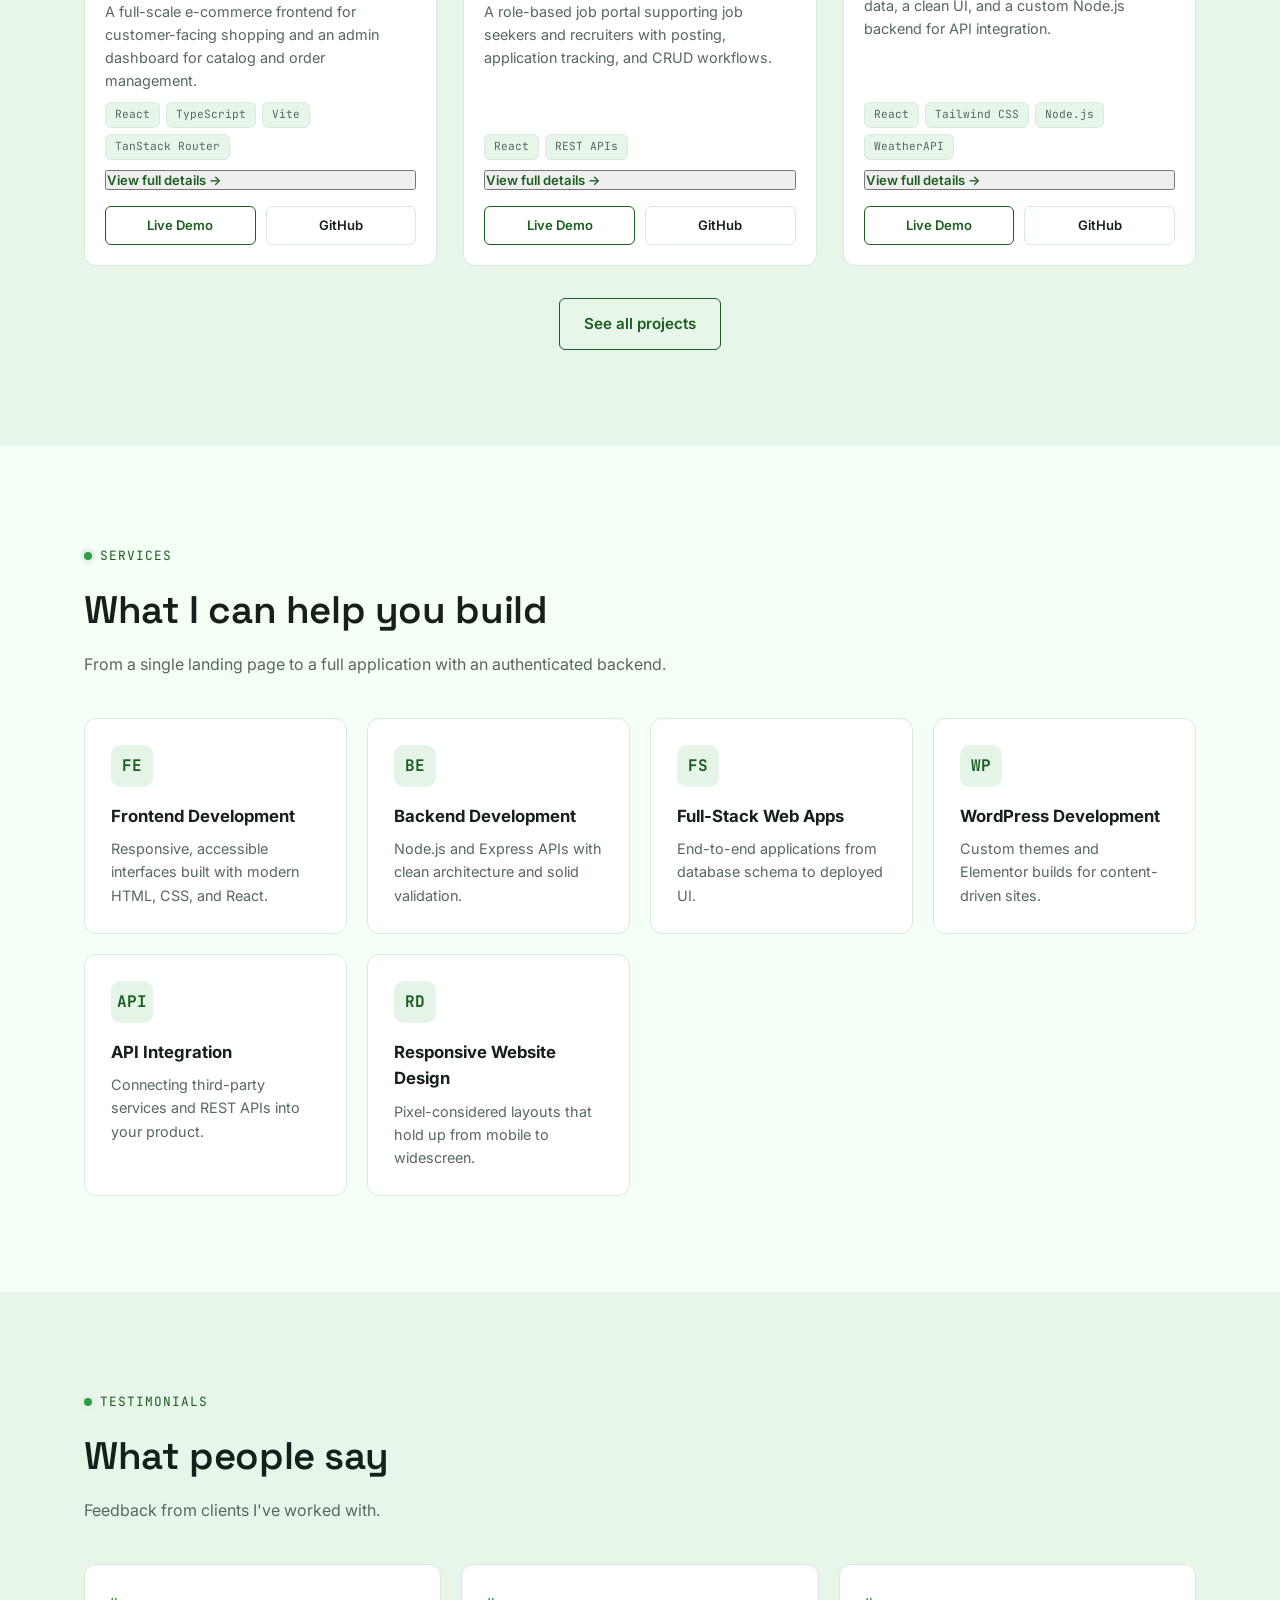
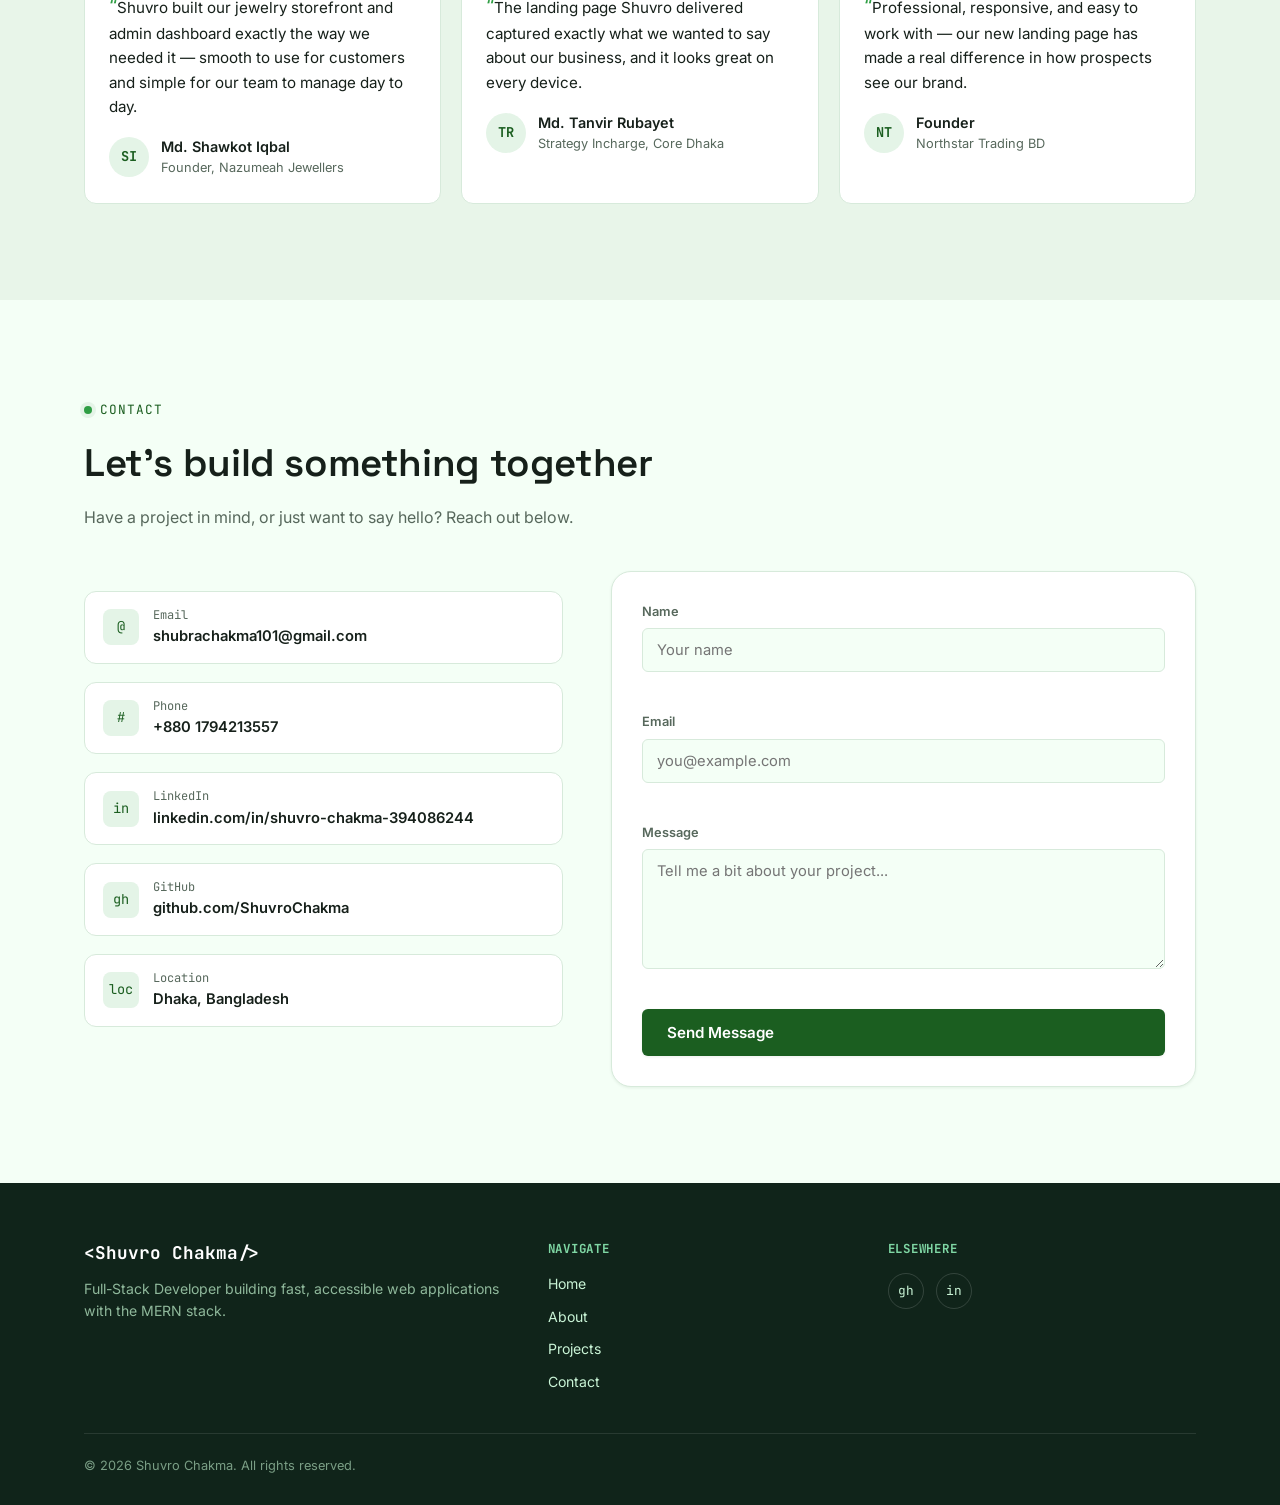
==== commit a5bb66a1: "updated admin panel with password" ====
--- a/index.html
+++ b/index.html
@@ -4,7 +4,7 @@
 <meta charset="UTF-8">
 <meta name="viewport" content="width=device-width, initial-scale=1.0">
 <title>Shuvro Chakma - Frontend Developer</title>
-<meta name="description" content="Portfolio of Shuvro Chakma, a Full-Stack (MERN) Developer building fast, accessible web applications.">
+<meta name="description" content="Portfolio of Shuvro Chakma, a Frontend Developer building fast, accessible web applications.">
 <link rel="preconnect" href="https://fonts.googleapis.com">
 <link href="https://fonts.googleapis.com/css2?family=Space+Grotesk:wght@500;600;700&family=Inter:wght@400;500;600&family=JetBrains+Mono:wght@400;500;700&display=swap" rel="stylesheet">
 <link rel="stylesheet" href="css/style.css">
@@ -37,7 +37,7 @@
       <div class="hero-copy">
         <p class="eyebrow">Available for freelance & full-time roles</p>
         <h1 class="hero-name">Hi, I'm <span class="accent-text">Shuvro Chakma</span></h1>
-        <p class="hero-title">Full-Stack Developer / MERN Stack Developer<span class="cursor" aria-hidden="true"></span></p>
+        <p class="hero-title">Frontend Developer<span class="cursor" aria-hidden="true"></span></p>
         <p class="hero-summary">I design and build reliable, fast, and accessible web applications end to end — from React interfaces to Node.js APIs and MongoDB data models. I care about clean code, thoughtful UX, and shipping things that actually work.</p>
         <div class="hero-cta">
           <a href="projects.html" class="btn btn-primary">View Projects</a>
--- a/css/style.css
+++ b/css/style.css
@@ -36,6 +36,11 @@
 html {
   scroll-behavior: smooth;
   font-size: 100%;
+  overflow-x: hidden;
+}
+
+body {
+  overflow-x: hidden;
 }
 
 @media (prefers-reduced-motion: reduce) {
@@ -690,7 +695,7 @@
   flex-shrink: 0;
 }
 .contact-info-label { font-size: 0.75rem; color: var(--text-muted); font-family: var(--font-mono); }
-.contact-info-value { font-weight: 600; font-size: 0.92rem; }
+.contact-info-value { font-weight: 600; font-size: 0.92rem; word-break: break-word; overflow-wrap: anywhere; }
 
 .contact-form {
   background: var(--surface);
